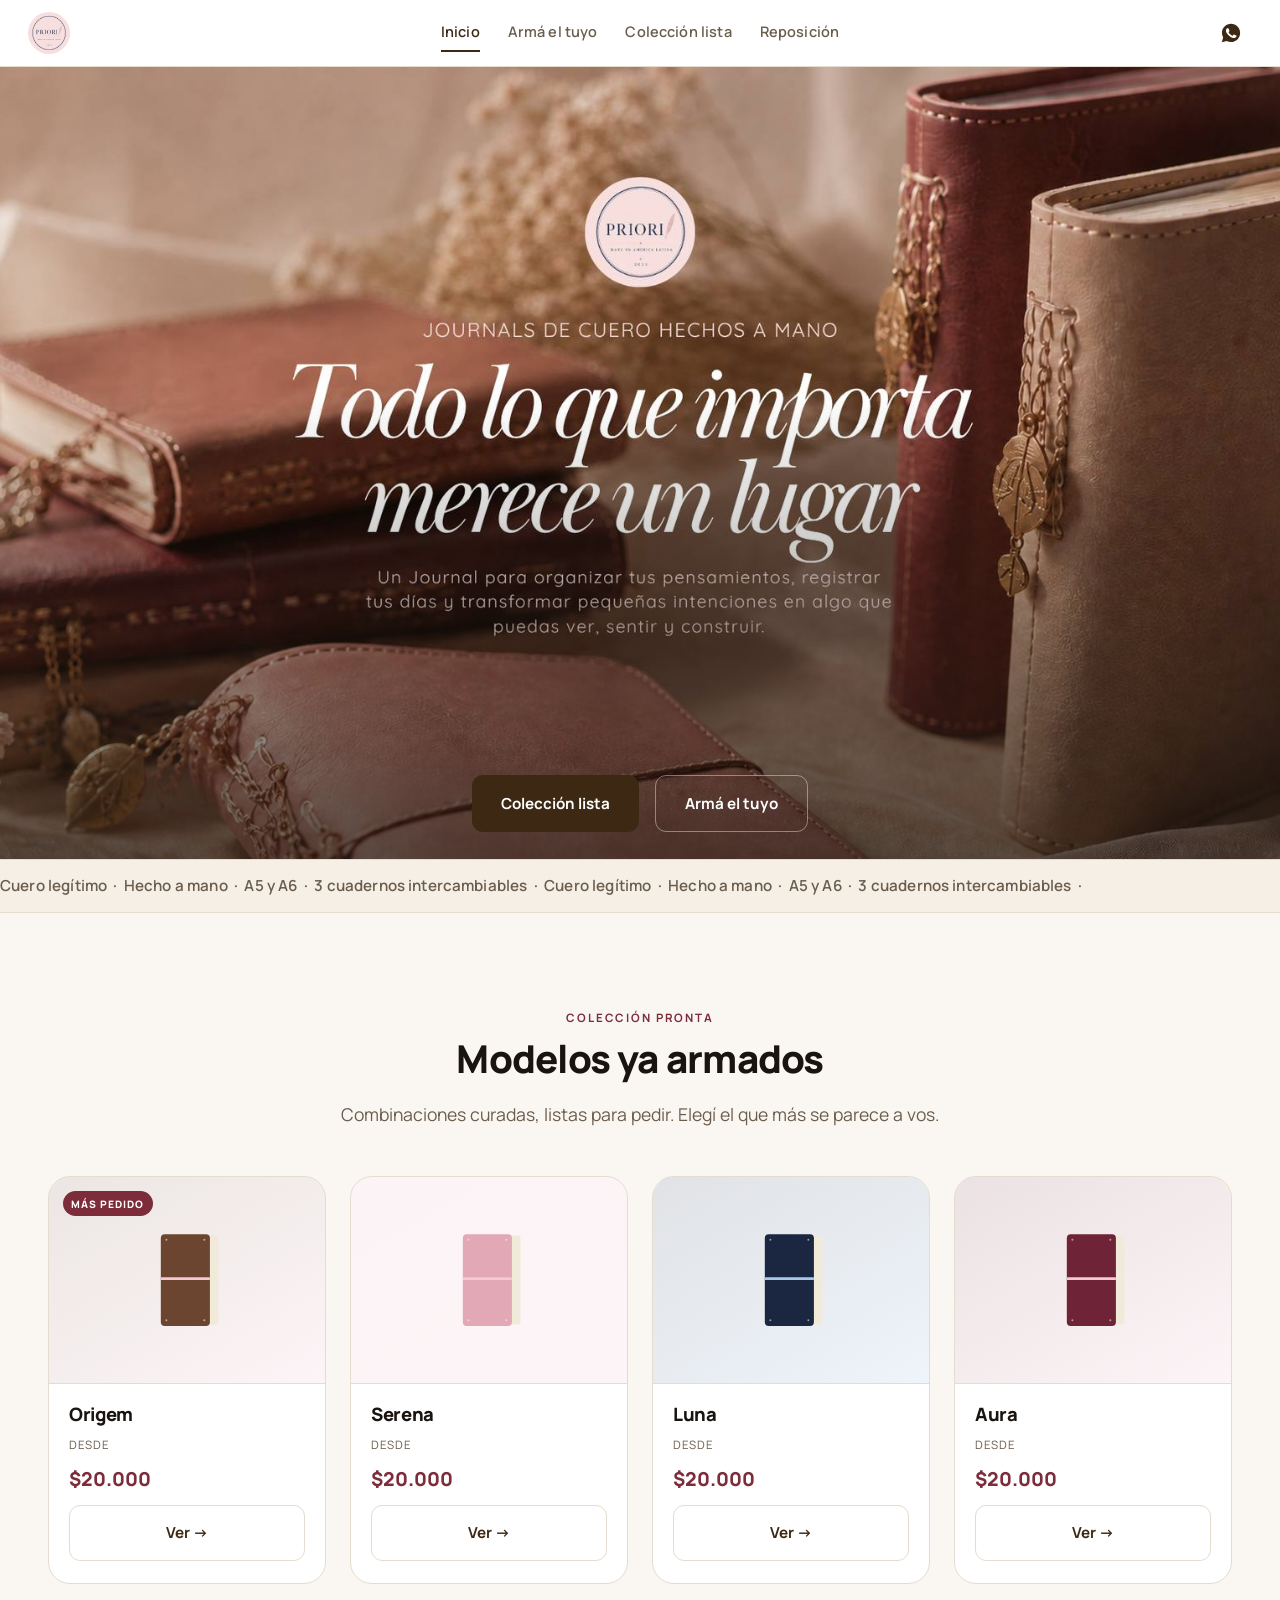
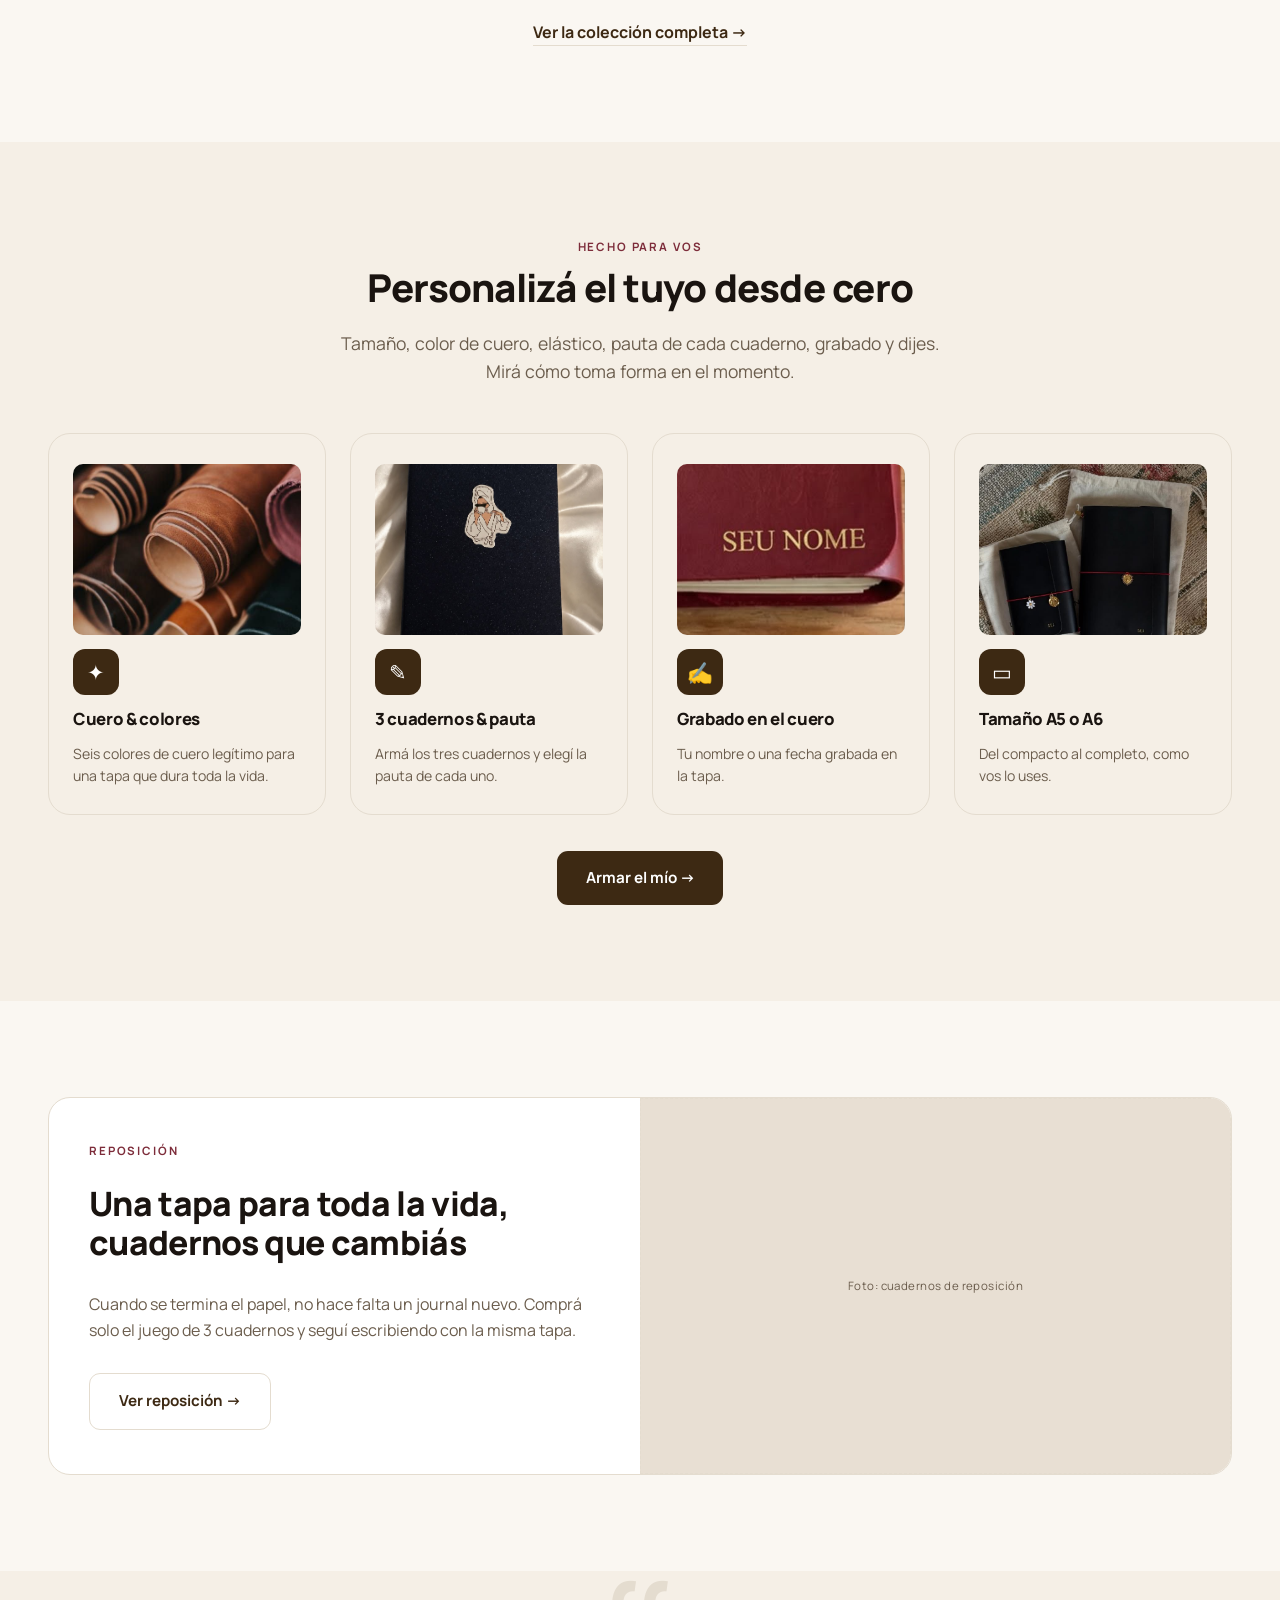
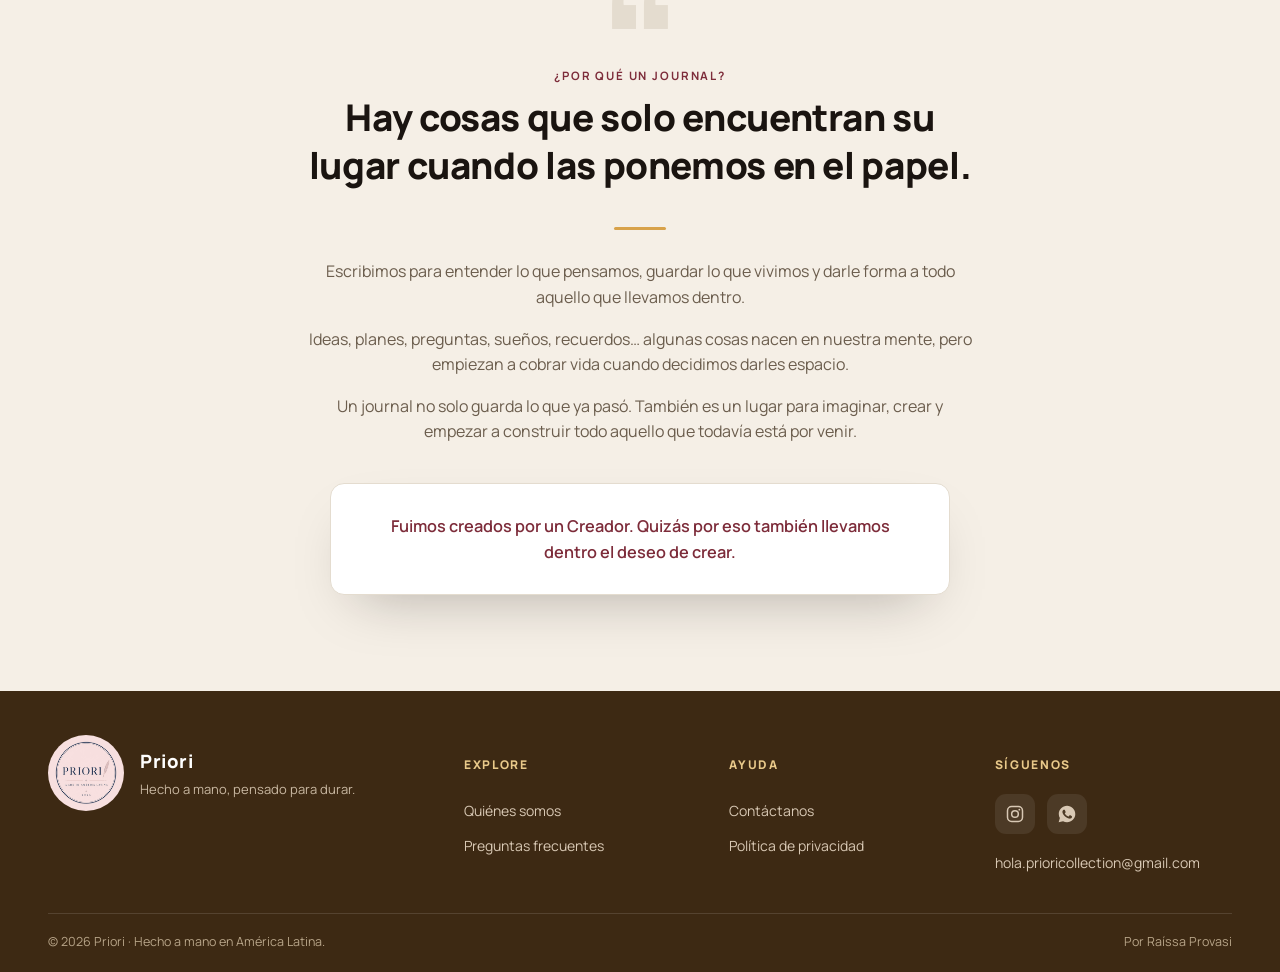
==== index.html @ 6f87d872 "Coloca as fotos reais nos cards de "Personalizá el tuyo desde cero" Substitui os 4 placeholders "Fot" ====
<!DOCTYPE html>
<html lang="es">
<head>
<meta charset="UTF-8">
<meta name="viewport" content="width=device-width, initial-scale=1.0">
<title>Priori · Journals de cuero hechos a mano</title>
<meta name="description" content="Journals de cuero legítimo hechos a mano, modulares por dentro y por fuera. Elegí un modelo de la colección o armá el tuyo desde cero. Hecho en América Latina.">
<link rel="stylesheet" href="assets/css/tokens.css">
<link rel="stylesheet" href="assets/css/layout.css">
<link rel="stylesheet" href="assets/css/home.css">
</head>
<body data-page="index">

<div id="site-nav"></div>

<main>

  <section class="hero" id="heroSection" aria-label="Priori, journals de cuero hechos a mano. Todo lo que importa merece un lugar.">
    <div class="hero-bg" aria-hidden="true"></div>
    <h1 class="visually-hidden">Priori: todo lo que importa merece un lugar</h1>
    <div class="hero-mobile-copy" aria-hidden="true">
      <p class="eyebrow" style="justify-content:center;">Journals de cuero hechos a mano</p>
      <p class="hmc-title">Todo lo que importa<br>merece un lugar</p>
    </div>
    <div class="hero-ctas reveal in-view">
      <a class="btn btn-couro" href="coleccion.html">Colección lista</a>
      <a class="btn btn-ghost on-dark" href="personalizar.html">Armá el tuyo</a>
    </div>
  </section>

  <div class="marquee-strip" aria-hidden="true">
    <div class="marquee-track">
      <span class="marquee-set">Cuero legítimo&nbsp;&nbsp;·&nbsp;&nbsp;Hecho a mano&nbsp;&nbsp;·&nbsp;&nbsp;A5 y A6&nbsp;&nbsp;·&nbsp;&nbsp;3 cuadernos intercambiables&nbsp;&nbsp;·&nbsp;&nbsp;</span>
      <span class="marquee-set">Cuero legítimo&nbsp;&nbsp;·&nbsp;&nbsp;Hecho a mano&nbsp;&nbsp;·&nbsp;&nbsp;A5 y A6&nbsp;&nbsp;·&nbsp;&nbsp;3 cuadernos intercambiables&nbsp;&nbsp;·&nbsp;&nbsp;</span>
    </div>
  </div>

  <section class="section" id="coleccionSection">
    <div class="container">
      <div class="center reveal" style="max-width:600px; margin:0 auto;">
        <p class="eyebrow" style="justify-content:center;">Colección pronta</p>
        <h2 style="font-size:clamp(1.8rem,3.6vw,2.4rem);">Modelos ya armados</h2>
        <p class="lede">Combinaciones curadas, listas para pedir. Elegí el que más se parece a vos.</p>
      </div>
      <div class="home-grid" id="presetHomeGrid"></div>
      <div class="center" style="margin-top:36px;">
        <a class="link-arrow" href="coleccion.html">Ver la colección completa →</a>
      </div>
    </div>
  </section>

  <section class="section" style="background:var(--card);" id="personalizarSection">
    <div class="container">
      <div class="center reveal" style="max-width:620px; margin:0 auto;">
        <p class="eyebrow" style="justify-content:center;">Hecho para vos</p>
        <h2 style="font-size:clamp(1.8rem,3.6vw,2.4rem);">Personalizá el tuyo desde cero</h2>
        <p class="lede">Tamaño, color de cuero, elástico, pauta de cada cuaderno, grabado y dijes. Mirá cómo toma forma en el momento.</p>
      </div>
      <div class="home-grid reveal">
        <a class="feature-card" href="personalizar.html">
          <img class="fc-photo" src="assets/img/feature-cuero-colores.jpg" alt="Rollos de cuero legítimo en distintos colores">
          <span class="fc-icon">✦</span>
          <h4>Cuero &amp; colores</h4>
          <p>Seis colores de cuero legítimo para una tapa que dura toda la vida.</p>
        </a>
        <a class="feature-card" href="personalizar.html">
          <img class="fc-photo" src="assets/img/feature-cuadernos-pauta.jpg" alt="Cuaderno Priori con adhesivo decorativo">
          <span class="fc-icon">✎</span>
          <h4>3 cuadernos &amp; pauta</h4>
          <p>Armá los tres cuadernos y elegí la pauta de cada uno.</p>
        </a>
        <a class="feature-card" href="personalizar.html">
          <img class="fc-photo" src="assets/img/feature-grabado.jpg" alt="Tapa de cuero con nombre grabado en dorado">
          <span class="fc-icon">✍</span>
          <h4>Grabado en el cuero</h4>
          <p>Tu nombre o una fecha grabada en la tapa.</p>
        </a>
        <a class="feature-card" href="personalizar.html">
          <img class="fc-photo" src="assets/img/feature-tamano.jpg" alt="Journals Priori en tamaño A5 y A6 lado a lado">
          <span class="fc-icon">▭</span>
          <h4>Tamaño A5 o A6</h4>
          <p>Del compacto al completo, como vos lo uses.</p>
        </a>
      </div>
      <div class="center" style="margin-top:36px;">
        <a class="btn btn-couro" href="personalizar.html">Armar el mío →</a>
      </div>
    </div>
  </section>

  <section class="section" id="reposicionSection">
    <div class="container">
      <div class="refill-teaser reveal">
        <div class="rt-copy">
          <p class="eyebrow">Reposición</p>
          <h2 style="font-size:clamp(1.6rem,3vw,2.1rem);">Una tapa para toda la vida, cuadernos que cambiás</h2>
          <p>Cuando se termina el papel, no hace falta un journal nuevo. Comprá solo el juego de 3 cuadernos y seguí escribiendo con la misma tapa.</p>
          <div><a class="btn btn-ghost" href="reposicion.html">Ver reposición →</a></div>
        </div>
        <div class="rt-visual photo-slot" data-photo-hint="foto: cuadernos de reposición junto a la tapa de cuero" style="border-radius:0;">
          <span>Foto: cuadernos de reposición</span>
        </div>
      </div>
    </div>
  </section>

  <section class="section manifesto" id="manifesto-anchor">
    <div class="container manifesto-inner reveal">
      <p class="eyebrow" style="justify-content:center;">¿Por qué un journal?</p>
      <blockquote>Hay cosas que solo encuentran su lugar cuando las ponemos en el papel.</blockquote>
      <p>Escribimos para entender lo que pensamos, guardar lo que vivimos y darle forma a todo aquello que llevamos dentro.</p>
      <p>Ideas, planes, preguntas, sueños, recuerdos&hellip; algunas cosas nacen en nuestra mente, pero empiezan a cobrar vida cuando decidimos darles espacio.</p>
      <p>Un journal no solo guarda lo que ya pasó. También es un lugar para imaginar, crear y empezar a construir todo aquello que todavía está por venir.</p>
      <div class="signature-line">
        <p>Fuimos creados por un Creador. Quizás por eso también llevamos dentro el deseo de crear.</p>
      </div>
    </div>
  </section>

</main>

<div id="site-footer"></div>

<script src="assets/js/data.js"></script>
<script src="assets/js/preview.js"></script>
<script src="assets/js/chrome.js"></script>
<script>
document.addEventListener("DOMContentLoaded", () => {
  const grid = document.getElementById("presetHomeGrid");
  grid.innerHTML = PRESETS.map((p, i) => {
    const lc = byId(LEATHER_COLORS, p.leather), ec = byId(ELASTIC_COLORS, p.elastic);
    return `
    <div class="product-card">
      <div class="product-photo photo-slot" data-photo-hint="foto: modelo ${p.name}" style="background:linear-gradient(150deg, ${lc.hex}22, ${ec.hex}33); border-radius:0; border:none; border-bottom:1px solid var(--line);">
        ${i === 0 ? '<span class="product-badge">Más pedido</span>' : ''}
        ${journalIconSVG(lc.hex, ec.hex, 72)}
      </div>
      <div class="product-body">
        <h3>${p.name}</h3>
        <span class="product-from">Desde</span>
        <span class="product-price">${money(SIZE_PRICES.preset.A6)}</span>
        <a class="btn btn-ghost btn-block" href="coleccion.html?preset=${p.id}">Ver →</a>
      </div>
    </div>`;
  }).join("");
});
</script>
</body>
</html>
---- assets/css/tokens.css ----
/* ============================================================
   PRIORI — tokens de diseño (paleta y tipografía basadas en la
   referencia de la clienta: catalogo.estudiorelier.com)
   ============================================================ */

@import url('https://fonts.googleapis.com/css2?family=Manrope:wght@400;500;600;700;800&display=swap');

:root{
  /* paleta */
  --couro:#3D2913;
  --couro-2:#4d3419;
  --ink:#1a1410;
  --cream:#FAF7F2;
  --card:#F5EFE6;
  --card-2:#E8DFD3;
  --muted:#6B5D4D;
  --marsala:#7d2c3a;
  --rosa-continuar:#A73B54;
  --rosa-continuar-2:#B64A63;
  --line:#e4dccf;
  --gold:#d8a24a;
  --wpp:#25a35a;
  --wpp-dark:#1f8f4e;
  --white:#FFFFFF;

  --shadow: 0 24px 60px -28px rgba(26,20,16,.35);
  --r-sm:10px;
  --r-md:14px;
  --r-lg:22px;
  --container:1240px;
  --ff-body:'Manrope', -apple-system, sans-serif;
}

*,*::before,*::after{ box-sizing:border-box; }
html{ scroll-behavior:smooth; }
@media (prefers-reduced-motion: reduce){
  html{ scroll-behavior:auto; }
  *,*::before,*::after{ animation-duration:.001ms !important; transition-duration:.001ms !important; scroll-behavior:auto !important; }
}
body{
  margin:0;
  background:var(--cream);
  color:var(--ink);
  font-family:var(--ff-body);
  font-weight:400;
  font-size:16px;
  line-height:1.6;
  -webkit-font-smoothing:antialiased;
}
h1,h2,h3,h4{
  font-family:var(--ff-body);
  color:var(--ink);
  font-weight:800;
  line-height:1.15;
  letter-spacing:-.02em;
  margin:0 0 .5em;
}
p{ margin:0 0 1em; color:var(--muted); }
a{ color:inherit; text-decoration:none; }
img,svg{ display:block; max-width:100%; }
button{ font-family:inherit; cursor:pointer; }
input,textarea,select{ font-family:inherit; font-size:1rem; }
:focus-visible{ outline:2px solid var(--couro); outline-offset:2px; }

.container{ max-width:var(--container); margin:0 auto; padding:0 28px; }
.eyebrow{
  font-family:var(--ff-body); text-transform:uppercase; letter-spacing:.16em;
  font-size:.72rem; font-weight:700; color:var(--marsala); margin:0 0 .8em;
}
.section{ padding:96px 0; }
@media (max-width:720px){ .section{ padding:64px 0; } }
.center{ text-align:center; }
.lede{ font-size:1.1rem; color:var(--muted); max-width:56ch; }
.center .lede{ margin-left:auto; margin-right:auto; }

/* botões */
.btn{
  display:inline-flex; align-items:center; justify-content:center; gap:.5em;
  font-family:var(--ff-body); font-weight:700; font-size:.95rem;
  padding:.95rem 1.8rem; border-radius:11px; border:none; cursor:pointer;
  transition: background .15s ease, transform .15s ease, box-shadow .15s ease, border-color .15s ease;
  white-space:nowrap;
}
.btn-couro{ background:var(--couro); color:#fff; }
.btn-couro:hover{ background:var(--couro-2); transform:translateY(-1px); }
.btn-continue{ background:var(--rosa-continuar); color:#fff; }
.btn-continue:hover{ background:var(--rosa-continuar-2); transform:translateY(-1px); }
.btn-ghost{ background:#fff; color:var(--couro); border:1.5px solid var(--line); }
.btn-ghost:hover{ border-color:var(--couro); }
.btn-ghost.on-dark{ background:transparent; color:#fff; border-color:rgba(255,255,255,.4); }
.btn-ghost.on-dark:hover{ border-color:#fff; }
.btn-wpp{ background:var(--wpp); color:#fff; }
.btn-wpp:hover{ background:var(--wpp-dark); }
.btn-block{ width:100%; }
.btn[disabled]{ opacity:.45; cursor:not-allowed; }
.link-arrow{ font-weight:700; color:var(--couro); border-bottom:1px solid var(--line); padding-bottom:2px; transition:border-color .2s; }
.link-arrow:hover{ border-color:var(--couro); }

/* reveal on scroll */
.reveal{ opacity:0; transform:translateY(20px); transition:opacity .7s ease, transform .7s ease; }
.reveal.in-view{ opacity:1; transform:translateY(0); }

/* placeholders de foto (mientras no llegan las fotos reales) */
.photo-slot{
  position:relative; border:1.5px dashed var(--line); border-radius:var(--r-sm);
  background:var(--card); display:flex; align-items:center; justify-content:center; text-align:center;
  overflow:hidden;
}
.photo-slot span{ font-size:.72rem; letter-spacing:.04em; color:var(--muted); padding:0 10px; }
.photo-slot.on-dark{ border-color:rgba(255,255,255,.3); background:rgba(255,255,255,.06); }
.photo-slot.on-dark span{ color:rgba(255,255,255,.6); }

.visually-hidden{ position:absolute; width:1px; height:1px; overflow:hidden; clip:rect(0 0 0 0); }
---- assets/css/layout.css ----
/* ============================================================
   PRIORI — nav, footer y elementos de layout compartidos
   ============================================================ */

/* ---- nav ---- */
.pr-nav{ position:sticky; top:0; z-index:200; background:#fff; border-bottom:1px solid var(--line); }
.pr-nav-in{ max-width:1280px; margin:0 auto; padding:0 28px; height:66px; display:grid; grid-template-columns:1fr auto 1fr; align-items:center; gap:16px; }
.pr-logo{ justify-self:start; display:flex; align-items:center; }
.pr-logo img{ height:42px; width:42px; border-radius:50%; display:block; }
.pr-links{ justify-self:center; display:flex; gap:28px; }
.pr-links a{ color:var(--muted); font-size:14.5px; font-weight:600; letter-spacing:.01em; padding:6px 0; border-bottom:2px solid transparent; white-space:nowrap; transition:color .15s, border-color .15s; }
.pr-links a:hover{ color:var(--couro); }
.pr-links a.on{ color:var(--couro); border-bottom-color:var(--couro); }
.pr-right{ justify-self:end; display:flex; align-items:center; }
.pr-wpp-link{ display:flex; align-items:center; justify-content:center; color:var(--couro); width:42px; height:42px; border-radius:11px; transition:background .15s; }
.pr-wpp-link:hover{ background:var(--card); }
.pr-wpp-link svg{ width:22px; height:22px; }
.pr-burger{ display:none; width:42px; height:42px; border:none; background:none; cursor:pointer; flex-direction:column; justify-content:center; align-items:center; gap:5px; border-radius:11px; }
.pr-burger:hover{ background:var(--card); }
.pr-burger span{ width:22px; height:2px; background:var(--couro); border-radius:2px; transition:transform .2s, opacity .2s; }
.pr-nav.menu-open .pr-burger span:nth-child(1){ transform:translateY(7px) rotate(45deg); }
.pr-nav.menu-open .pr-burger span:nth-child(2){ opacity:0; }
.pr-nav.menu-open .pr-burger span:nth-child(3){ transform:translateY(-7px) rotate(-45deg); }
@media (max-width:920px){
  .pr-nav-in{ grid-template-columns:1fr auto; padding:0 18px; }
  .pr-burger{ display:flex; }
  .pr-links{
    position:absolute; top:66px; left:0; right:0; background:#fff; border-bottom:1px solid var(--line);
    flex-direction:column; gap:0; padding:6px 0; box-shadow:0 22px 30px -18px rgba(26,20,16,.25);
    transform:translateY(-10px); opacity:0; pointer-events:none; transition:opacity .2s, transform .2s;
  }
  .pr-nav.menu-open .pr-links{ opacity:1; transform:none; pointer-events:auto; }
  .pr-links a{ padding:14px 22px; width:100%; border-bottom:none; }
}

/* ---- marquee ---- */
.marquee-strip{ background:var(--card); border-top:1px solid var(--line); border-bottom:1px solid var(--line); padding:14px 0; overflow:hidden; }
.marquee-track{ display:flex; white-space:nowrap; animation:scroll-left 24s linear infinite; width:max-content; will-change:transform; }
@keyframes scroll-left{ from{ transform:translateX(0); } to{ transform:translateX(-50%); } }
.marquee-set{ font-size:.95rem; font-weight:600; color:var(--muted); letter-spacing:.01em; }

/* ---- flow steps (indicador de pasos) ---- */
.flow-page{ background:var(--cream); min-height:100vh; padding:44px 0 100px; }
.flow-back{ display:inline-flex; align-items:center; gap:.5em; color:var(--muted); font-size:.88rem; margin-bottom:26px; font-weight:600; }
.flow-back:hover{ color:var(--couro); }
.flow-steps{ display:flex; justify-content:center; gap:10px; margin-bottom:14px; flex-wrap:wrap; }
.flow-step{ display:flex; align-items:center; gap:.5em; font-size:.82rem; color:var(--muted); font-weight:600; }
.flow-step .dot{ width:20px; height:20px; border-radius:50%; border:1px solid var(--line); display:flex; align-items:center; justify-content:center; font-size:.68rem; }
.flow-step.done .dot{ background:var(--couro); color:#fff; border-color:var(--couro); }
.flow-step.now{ color:var(--couro); }
.flow-step.now .dot{ border-color:var(--couro); color:var(--couro); }
.flow-sep{ width:24px; height:1px; background:var(--line); align-self:center; margin-top:2px; }
.flow-head{ text-align:center; max-width:640px; margin:0 auto 46px; }
.flow-head h1{ font-size:clamp(1.8rem,3.6vw,2.4rem); }
.flow-head p{ color:var(--muted); }
.flow-eyebrow{ text-align:center; }

/* ---- footer ---- */
.pr-foot{ background:var(--couro); color:#e6d9c8; padding:44px 0 20px; }
.pr-foot-in{ max-width:1240px; margin:0 auto; padding:0 28px; }
.pr-foot .foot-grid{ display:grid; grid-template-columns:1fr 2fr; gap:32px; align-items:start; }

.pr-foot .foot-brand{ display:flex; align-items:center; gap:16px; }
.pr-foot .foot-brand .flogo{ width:76px; height:76px; border-radius:50%; flex:none; }
.pr-foot .foot-brand-name{ font-family:var(--ff-body); font-weight:800; font-size:1.15rem; letter-spacing:.03em; color:#fff; margin:0; }
.pr-foot .foot-brand-tag{ font-size:13px; color:#c9b8a2; line-height:1.5; margin:.3em 0 0; }

.pr-foot .foot-cols{ display:grid; grid-template-columns:repeat(3,1fr); gap:28px; }
.pr-foot .foot-col h5{ font-size:12px; font-weight:800; letter-spacing:.14em; text-transform:uppercase; color:#e9c98a; margin-bottom:20px; }
.pr-foot .foot-col a{ display:block; font-size:14px; color:#d8c8b4; padding:6px 0; transition:color .15s; }
.pr-foot .foot-col a:hover{ color:#fff; }
.pr-foot .foot-social{ display:flex; gap:12px; margin-top:2px; }
.pr-foot .foot-social a{ width:40px; height:40px; border-radius:11px; background:rgba(255,255,255,.08); display:flex; align-items:center; justify-content:center; padding:0; transition:background .15s; }
.pr-foot .foot-social a:hover{ background:rgba(255,255,255,.18); }
.pr-foot .foot-social svg{ width:20px; height:20px; }
.pr-foot .foot-email{ display:block; margin-top:12px; font-size:14px; color:#d8c8b4; padding:0; transition:color .15s; }
.pr-foot .foot-email:hover{ color:#fff; }

.pr-foot .foot-bottom{ margin-top:32px; padding-top:18px; border-top:1px solid rgba(255,255,255,.12); display:flex; justify-content:space-between; gap:16px; flex-wrap:wrap; font-size:12.5px; color:#b7a488; }
@media (max-width:900px){
  .pr-foot .foot-grid{ grid-template-columns:1fr; gap:28px; }
}
@media (max-width:560px){
  .pr-foot .foot-cols{ grid-template-columns:1fr 1fr; gap:24px; }
}
@media (max-width:400px){
  .pr-foot .foot-cols{ grid-template-columns:1fr; }
}

/* ---- páginas de contenido (sobre, dudas, privacidad) ---- */
.pr-doc{ max-width:760px; margin:0 auto; padding:60px 28px 90px; }
.pr-doc .eyebrow{ text-align:left; }
.pr-doc h1{ font-size:clamp(28px,5vw,42px); margin-top:8px; }
.pr-doc .upd{ color:var(--muted); font-size:13.5px; margin-top:8px; }
.pr-doc article{ margin-top:14px; }
.pr-doc article h2{ font-size:20px; font-weight:800; margin-top:34px; }
.pr-doc article p{ color:#4a4034; margin-top:12px; line-height:1.75; }
.pr-doc article ul{ margin-top:12px; padding-left:22px; }
.pr-doc article li{ color:#4a4034; margin-top:7px; line-height:1.7; }
.pr-doc article a{ color:var(--couro); font-weight:600; }
.pr-doc .pendiente{ color:var(--marsala); font-weight:700; font-style:italic; }
.pr-doc .doc-cta{ margin-top:40px; padding-top:28px; border-top:1px solid var(--line); }

/* ---- FAQ (details/summary nativo) ---- */
.faq-item{ border-bottom:1px solid var(--line); padding:22px 0; }
.faq-item summary{ cursor:pointer; font-weight:700; color:var(--ink); font-size:1.02rem; list-style:none; display:flex; justify-content:space-between; align-items:center; gap:16px; }
.faq-item summary::-webkit-details-marker{ display:none; }
.faq-item summary::after{ content:'+'; font-size:1.4rem; color:var(--couro); flex:none; transition:transform .2s; }
.faq-item[open] summary::after{ content:'−'; }
.faq-item p{ margin-top:12px; color:var(--muted); line-height:1.7; }
---- assets/css/home.css ----
/* ============================================================
   PRIORI — home (hero, colección, armá el tuyo, reposición,
   manifesto). Reglas específicas de index.html.
   ============================================================ */

.hero{
  position:relative; min-height:88vh; display:flex; align-items:flex-end; justify-content:center;
  overflow:hidden; padding-bottom:3vh;
  background-color:#a98670; /* respaldo/"letterbox" en pantallas ultra anchas, tono tomado de la propia foto */
}
/* la foto tiene el texto "horneado" en el archivo — un ancho tope evita que en pantallas
   muy anchas y bajas el recorte vertical del background-size:cover empuje ese texto
   contra los botones. Fuera de ese ancho tope, se ve el color de respaldo de arriba. */
.hero-bg{
  position:absolute; inset:0; margin:0 auto; max-width:1700px;
  background-image:url('../img/hero.jpeg'); background-size:cover; background-position:50% 22%; background-repeat:no-repeat;
}
.hero::after{
  content:''; position:absolute; inset:0; pointer-events:none;
  background:linear-gradient(to bottom, rgba(20,16,10,0) 42%, rgba(18,14,9,.4) 78%, rgba(15,12,8,.6) 100%);
}
.hero-ctas{ position:relative; z-index:2; display:flex; gap:16px; flex-wrap:wrap; justify-content:center; }
.hero-mobile-copy{ display:none; }

/* En mobile, la franja "cover" recorta el ancho de la foto tanto que el texto horneado
   en la imagen queda cortado (el título no entra). En vez de perseguir un recorte que
   nunca calza en todos los anchos, mostramos una copia real en HTML (con la tipografía
   del sitio) y usamos la foto solo como fondo atmosférico, sin depender de su texto. */
@media (max-width:560px){
  .hero{ min-height:90vh; padding-bottom:8vh; }
  .hero::after{ background:linear-gradient(180deg, rgba(20,16,10,.24) 0%, rgba(18,14,9,.3) 45%, rgba(15,12,8,.72) 100%); }
  .hero-bg{ background-position:100% 58%; }
  .hero-mobile-copy{ display:block; position:relative; z-index:2; text-align:center; max-width:340px; margin:0 auto 22px; }
  .hero-mobile-copy .eyebrow{ color:rgba(255,255,255,.85); }
  .hero-mobile-copy .eyebrow::before{ display:none; }
  .hmc-title{
    font-weight:800; font-size:1.7rem; line-height:1.25; color:#fff; margin:.35em 0 0;
    text-shadow:0 2px 14px rgba(0,0,0,.35);
  }
  .hero-ctas{ flex-direction:column; width:100%; padding:0 20px; }
}

.home-grid{ display:grid; grid-template-columns:repeat(4,1fr); gap:24px; margin-top:48px; }
@media (max-width:900px){ .home-grid{ grid-template-columns:repeat(2,1fr); } }
@media (max-width:560px){ .home-grid{ grid-template-columns:1fr; } }

/* colección lista: grid de productos */
.product-card{ background:#fff; border:1px solid var(--line); border-radius:var(--r-lg); overflow:hidden; display:flex; flex-direction:column; transition:transform .25s ease, box-shadow .25s ease; }
.product-card:hover{ transform:translateY(-4px); box-shadow:var(--shadow); }
.product-photo{ aspect-ratio:4/3; display:flex; align-items:center; justify-content:center; position:relative; }
.product-photo .product-badge{ position:absolute; top:14px; left:14px; background:var(--marsala); color:#fff; font-size:.64rem; letter-spacing:.1em; text-transform:uppercase; padding:.4em .8em; border-radius:999px; font-weight:800; }
.product-body{ padding:20px 20px 22px; display:flex; flex-direction:column; gap:10px; flex:1; }
.product-body h3{ font-size:1.15rem; margin:0; }
.product-from{ font-size:.72rem; color:var(--muted); text-transform:uppercase; letter-spacing:.06em; }
.product-price{ font-weight:800; font-size:1.2rem; color:var(--marsala); }
.product-body .btn{ margin-top:auto; }

/* armá el tuyo: 4 feature cards */
.feature-card{ background:var(--card); border:1px solid var(--line); border-radius:var(--r-lg); padding:26px 24px; display:flex; flex-direction:column; gap:14px; transition:transform .25s ease, border-color .2s ease; }
.feature-card:hover{ transform:translateY(-4px); border-color:var(--couro); }
.feature-card .fc-icon{ width:46px; height:46px; border-radius:12px; background:var(--couro); color:#fff; display:flex; align-items:center; justify-content:center; font-size:1.3rem; }
.feature-card h4{ font-size:1.05rem; margin:0; }
.feature-card p{ font-size:.88rem; margin:0; flex:1; }
.feature-card .fc-photo{ aspect-ratio:4/3; width:100%; object-fit:cover; border-radius:var(--r-sm); margin-top:4px; }

/* reposición teaser */
.refill-teaser{ display:grid; grid-template-columns:1fr 1fr; gap:0; border-radius:var(--r-lg); overflow:hidden; border:1px solid var(--line); background:#fff; }
@media (max-width:800px){ .refill-teaser{ grid-template-columns:1fr; } }
.refill-teaser .rt-copy{ padding:44px 40px; display:flex; flex-direction:column; justify-content:center; gap:14px; }
.refill-teaser .rt-visual{ background:var(--card-2); min-height:220px; }

/* manifesto — mismo texto, más presencia visual: fondo diferenciado, una
   marca de cita decorativa de fondo y un filete dorado bajo la frase. */
.manifesto{ background:var(--card); position:relative; overflow:hidden; }
.manifesto::before{
  content:"“"; position:absolute; top:-.1em; left:50%; transform:translateX(-50%);
  font-size:11rem; font-weight:800; color:var(--line); line-height:1; pointer-events:none; z-index:0;
}
.manifesto-inner{ max-width:720px; margin:0 auto; text-align:center; position:relative; z-index:1; }
.manifesto blockquote{
  font-family:var(--ff-body); font-weight:800; font-size:clamp(1.6rem,3.4vw,2.3rem); color:var(--ink);
  margin:0 0 .8em; line-height:1.3; font-style:normal; letter-spacing:-.01em;
}
.manifesto blockquote::after{ content:""; display:block; width:52px; height:3px; background:var(--gold); margin:1em auto 0; border-radius:2px; }
.manifesto .signature-line{
  margin:2.4em auto 0; max-width:620px; padding:1.8em 2.1em; background:#fff;
  border:1px solid var(--line); border-radius:var(--r-md); box-shadow:var(--shadow);
}
.manifesto .signature-line p{ color:var(--marsala); font-size:1.02rem; font-weight:600; margin:0; }
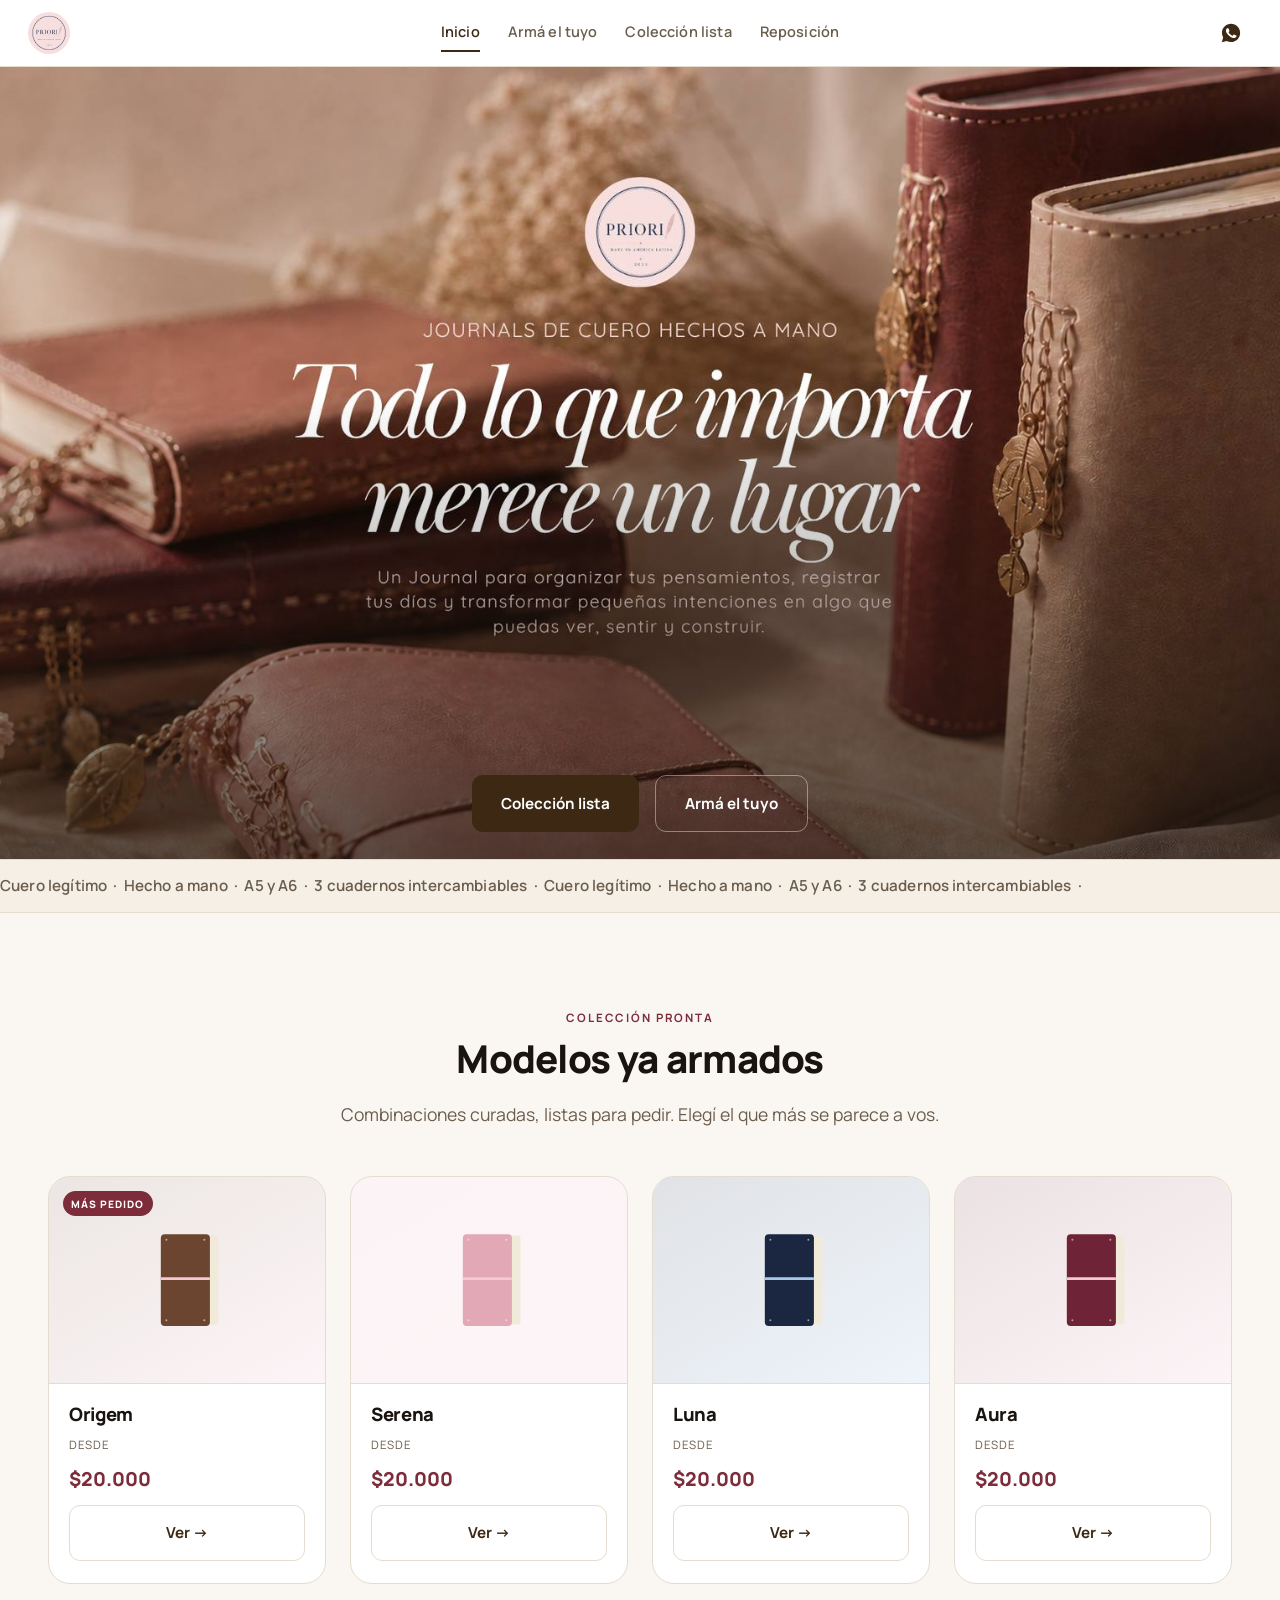
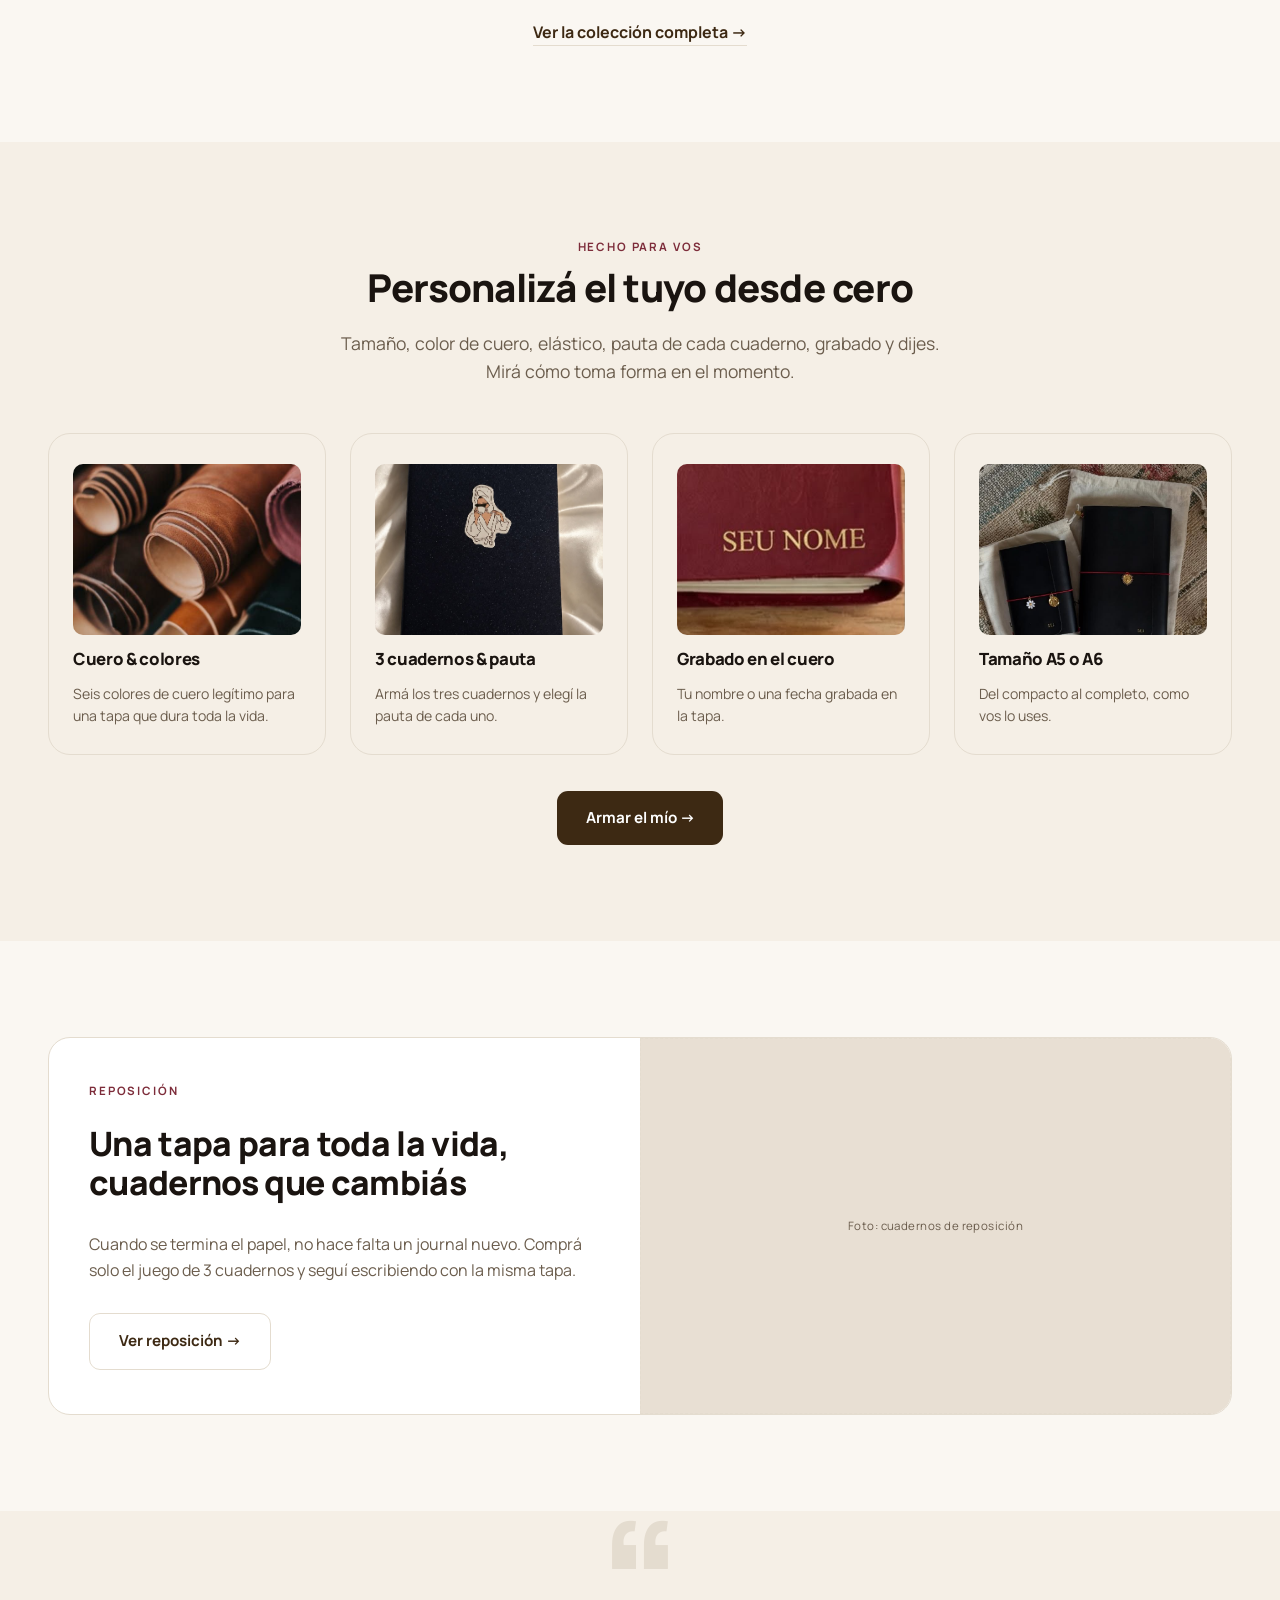
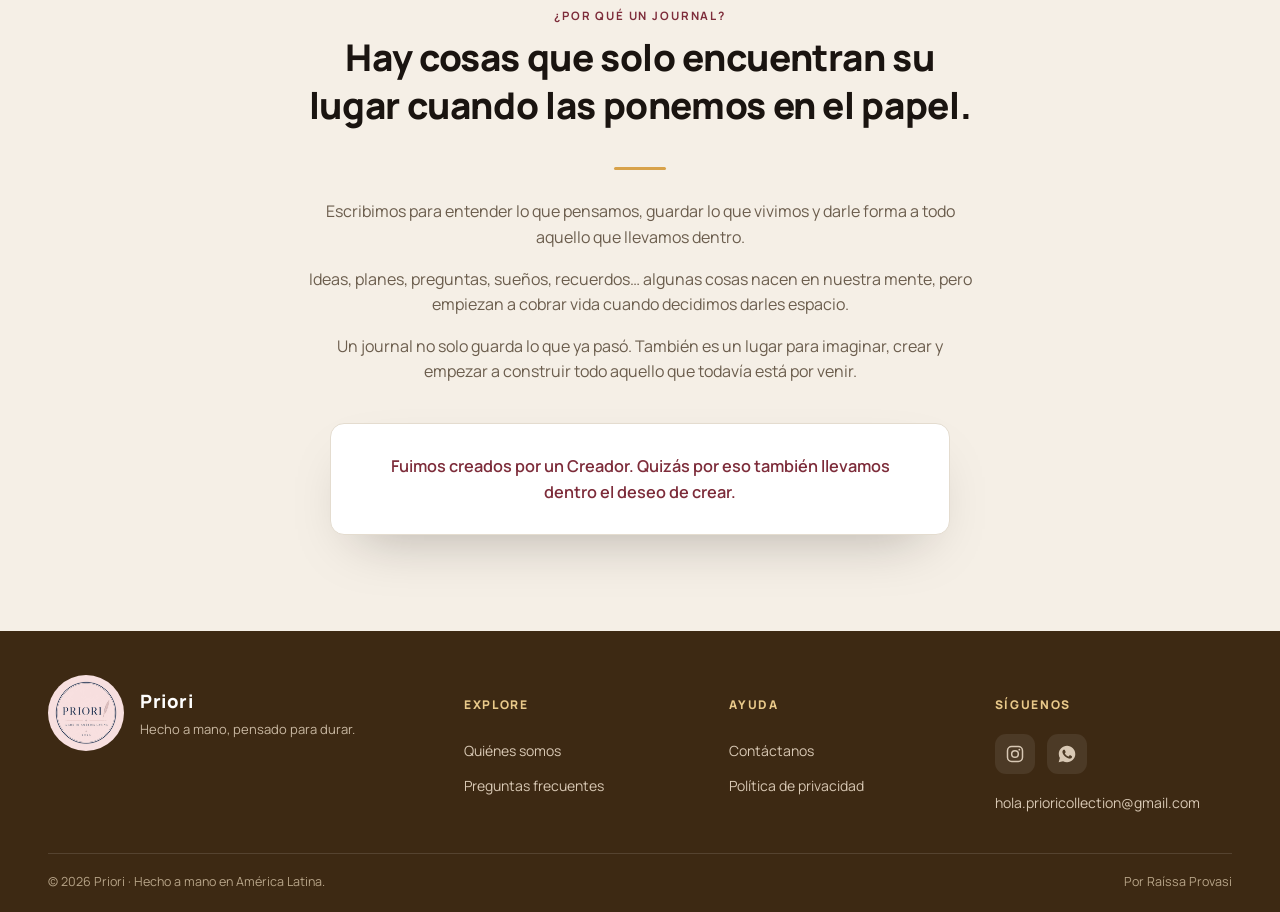
==== commit 9b966560: "Remove os ícones/emojis dos cards de "Personalizá el tuyo desde cero" Com a foto real em cada card, " ====
--- a/index.html
+++ b/index.html
@@ -59,25 +59,21 @@
       <div class="home-grid reveal">
         <a class="feature-card" href="personalizar.html">
           <img class="fc-photo" src="assets/img/feature-cuero-colores.jpg" alt="Rollos de cuero legítimo en distintos colores">
-          <span class="fc-icon">✦</span>
           <h4>Cuero &amp; colores</h4>
           <p>Seis colores de cuero legítimo para una tapa que dura toda la vida.</p>
         </a>
         <a class="feature-card" href="personalizar.html">
           <img class="fc-photo" src="assets/img/feature-cuadernos-pauta.jpg" alt="Cuaderno Priori con adhesivo decorativo">
-          <span class="fc-icon">✎</span>
           <h4>3 cuadernos &amp; pauta</h4>
           <p>Armá los tres cuadernos y elegí la pauta de cada uno.</p>
         </a>
         <a class="feature-card" href="personalizar.html">
           <img class="fc-photo" src="assets/img/feature-grabado.jpg" alt="Tapa de cuero con nombre grabado en dorado">
-          <span class="fc-icon">✍</span>
           <h4>Grabado en el cuero</h4>
           <p>Tu nombre o una fecha grabada en la tapa.</p>
         </a>
         <a class="feature-card" href="personalizar.html">
           <img class="fc-photo" src="assets/img/feature-tamano.jpg" alt="Journals Priori en tamaño A5 y A6 lado a lado">
-          <span class="fc-icon">▭</span>
           <h4>Tamaño A5 o A6</h4>
           <p>Del compacto al completo, como vos lo uses.</p>
         </a>
--- a/assets/css/home.css
+++ b/assets/css/home.css
@@ -58,7 +58,6 @@
 /* armá el tuyo: 4 feature cards */
 .feature-card{ background:var(--card); border:1px solid var(--line); border-radius:var(--r-lg); padding:26px 24px; display:flex; flex-direction:column; gap:14px; transition:transform .25s ease, border-color .2s ease; }
 .feature-card:hover{ transform:translateY(-4px); border-color:var(--couro); }
-.feature-card .fc-icon{ width:46px; height:46px; border-radius:12px; background:var(--couro); color:#fff; display:flex; align-items:center; justify-content:center; font-size:1.3rem; }
 .feature-card h4{ font-size:1.05rem; margin:0; }
 .feature-card p{ font-size:.88rem; margin:0; flex:1; }
 .feature-card .fc-photo{ aspect-ratio:4/3; width:100%; object-fit:cover; border-radius:var(--r-sm); margin-top:4px; }
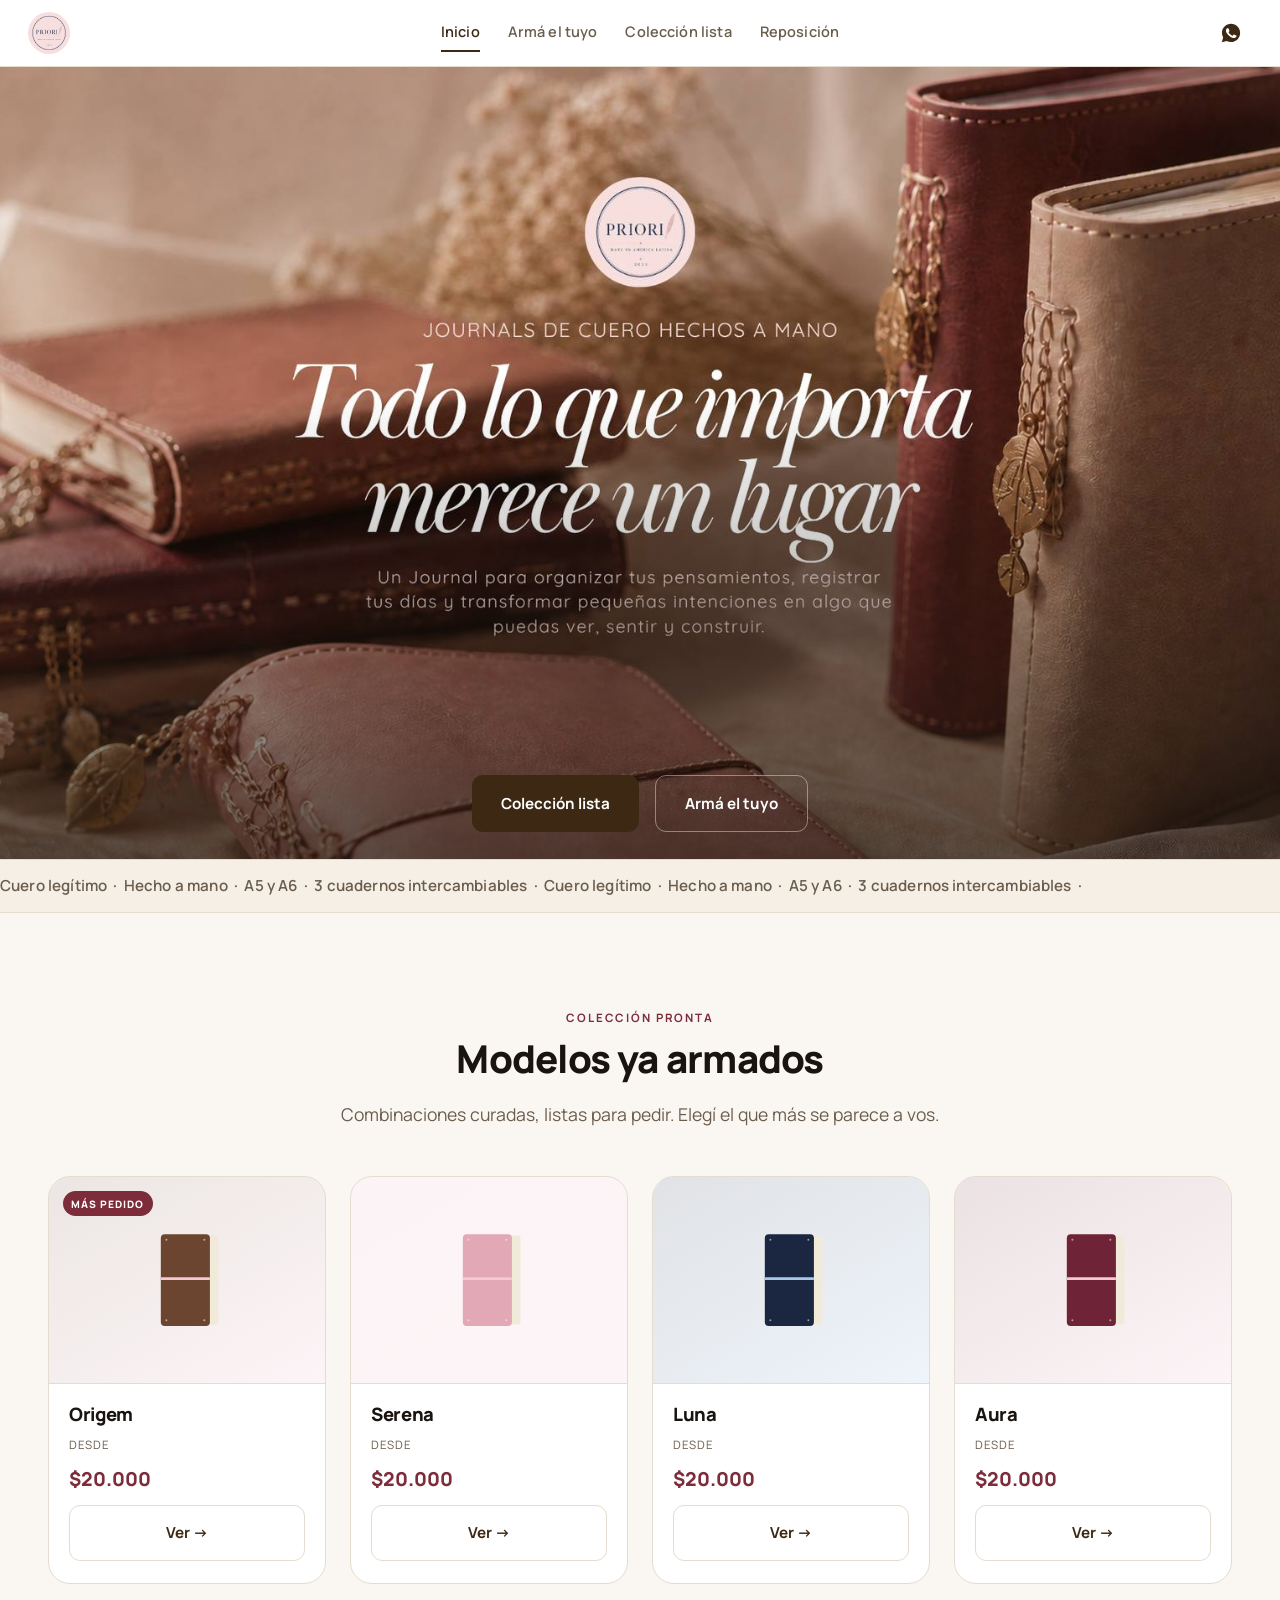
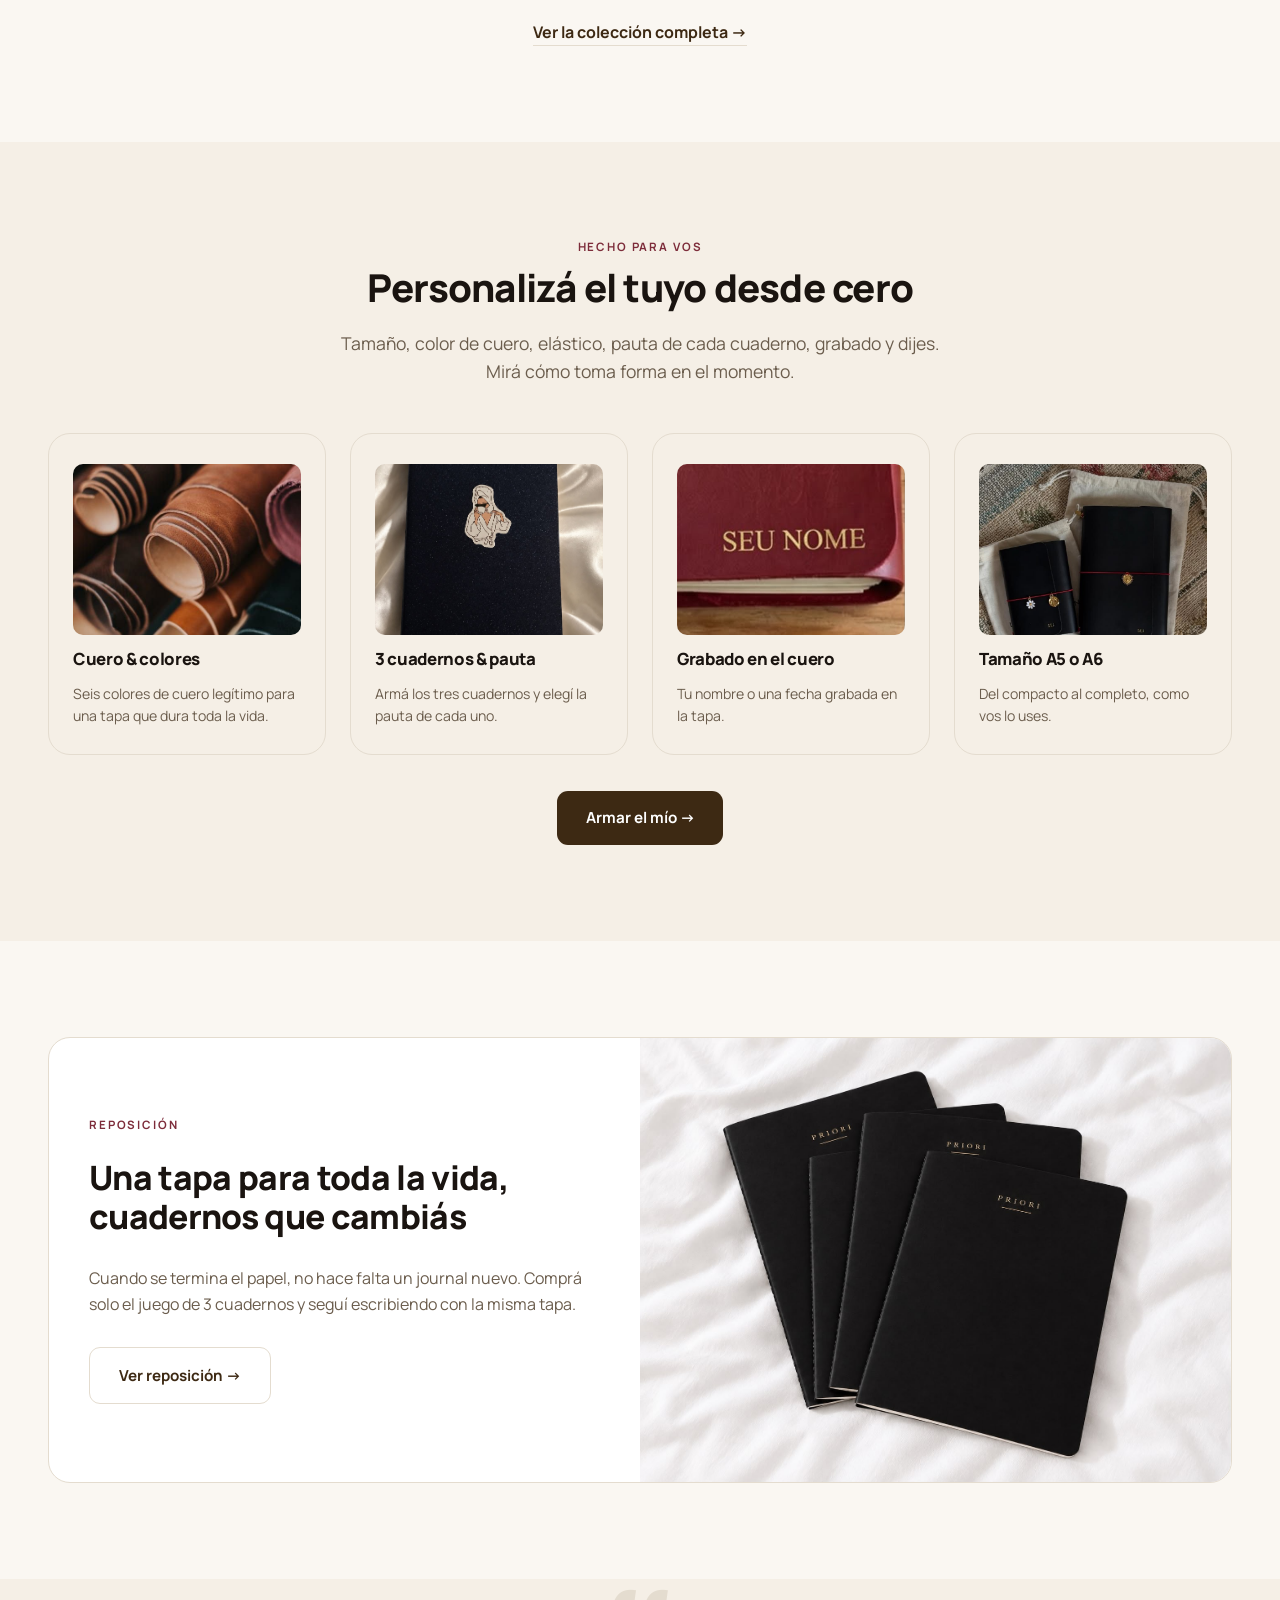
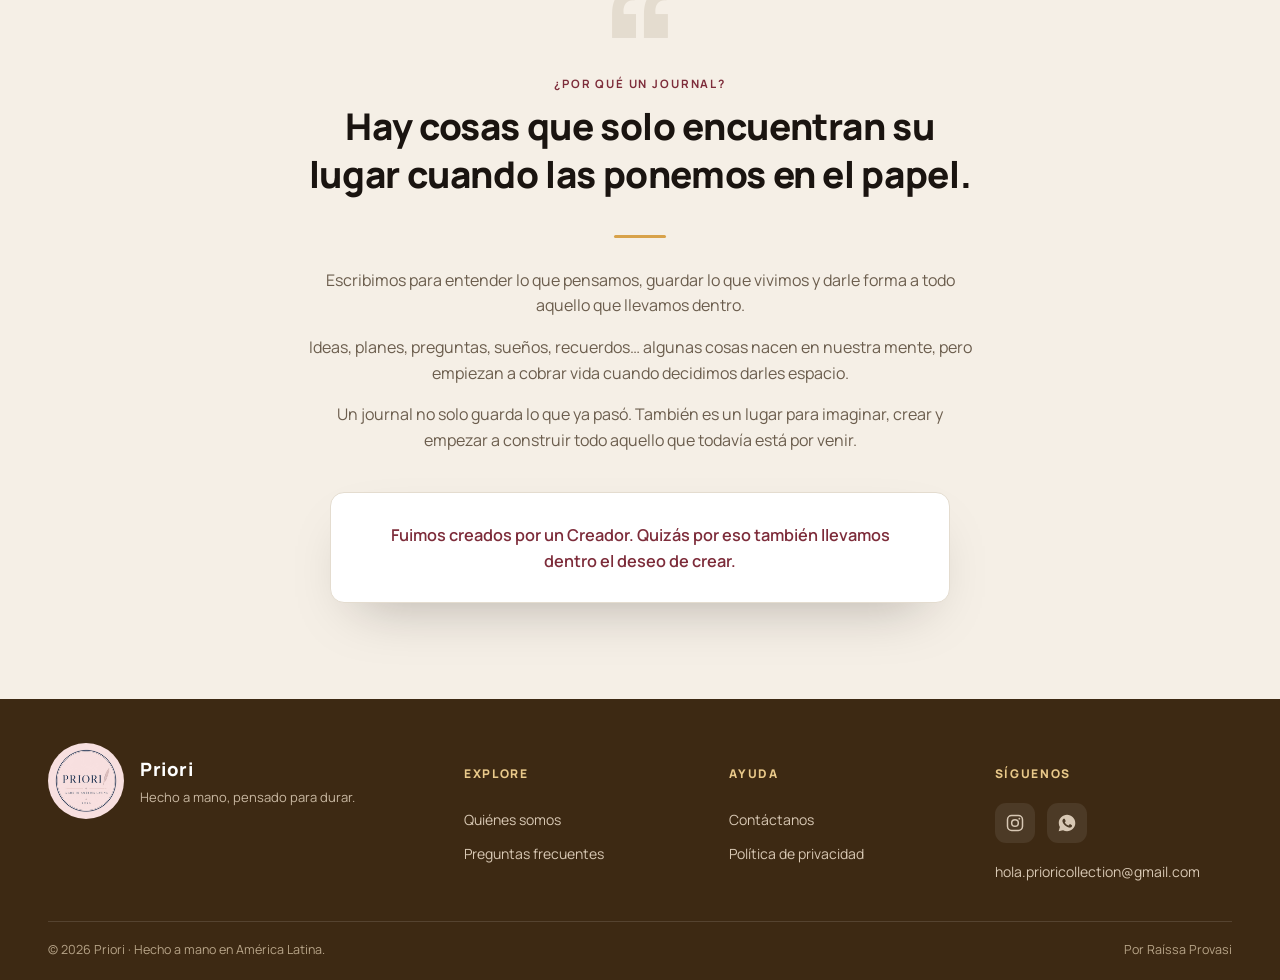
==== commit d67dee56: "Coloca a foto real no teaser de Reposición da home Substitui o placeholder "Foto: cuadernos de repos" ====
--- a/index.html
+++ b/index.html
@@ -93,9 +93,7 @@
           <p>Cuando se termina el papel, no hace falta un journal nuevo. Comprá solo el juego de 3 cuadernos y seguí escribiendo con la misma tapa.</p>
           <div><a class="btn btn-ghost" href="reposicion.html">Ver reposición →</a></div>
         </div>
-        <div class="rt-visual photo-slot" data-photo-hint="foto: cuadernos de reposición junto a la tapa de cuero" style="border-radius:0;">
-          <span>Foto: cuadernos de reposición</span>
-        </div>
+        <img class="rt-visual" src="assets/img/reposicion-cuadernos.jpg" alt="Cuadernos Priori de repuesto">
       </div>
     </div>
   </section>
--- a/assets/css/home.css
+++ b/assets/css/home.css
@@ -66,7 +66,7 @@
 .refill-teaser{ display:grid; grid-template-columns:1fr 1fr; gap:0; border-radius:var(--r-lg); overflow:hidden; border:1px solid var(--line); background:#fff; }
 @media (max-width:800px){ .refill-teaser{ grid-template-columns:1fr; } }
 .refill-teaser .rt-copy{ padding:44px 40px; display:flex; flex-direction:column; justify-content:center; gap:14px; }
-.refill-teaser .rt-visual{ background:var(--card-2); min-height:220px; }
+.refill-teaser .rt-visual{ width:100%; height:100%; min-height:220px; object-fit:cover; display:block; }
 
 /* manifesto — mismo texto, más presencia visual: fondo diferenciado, una
    marca de cita decorativa de fondo y un filete dorado bajo la frase. */
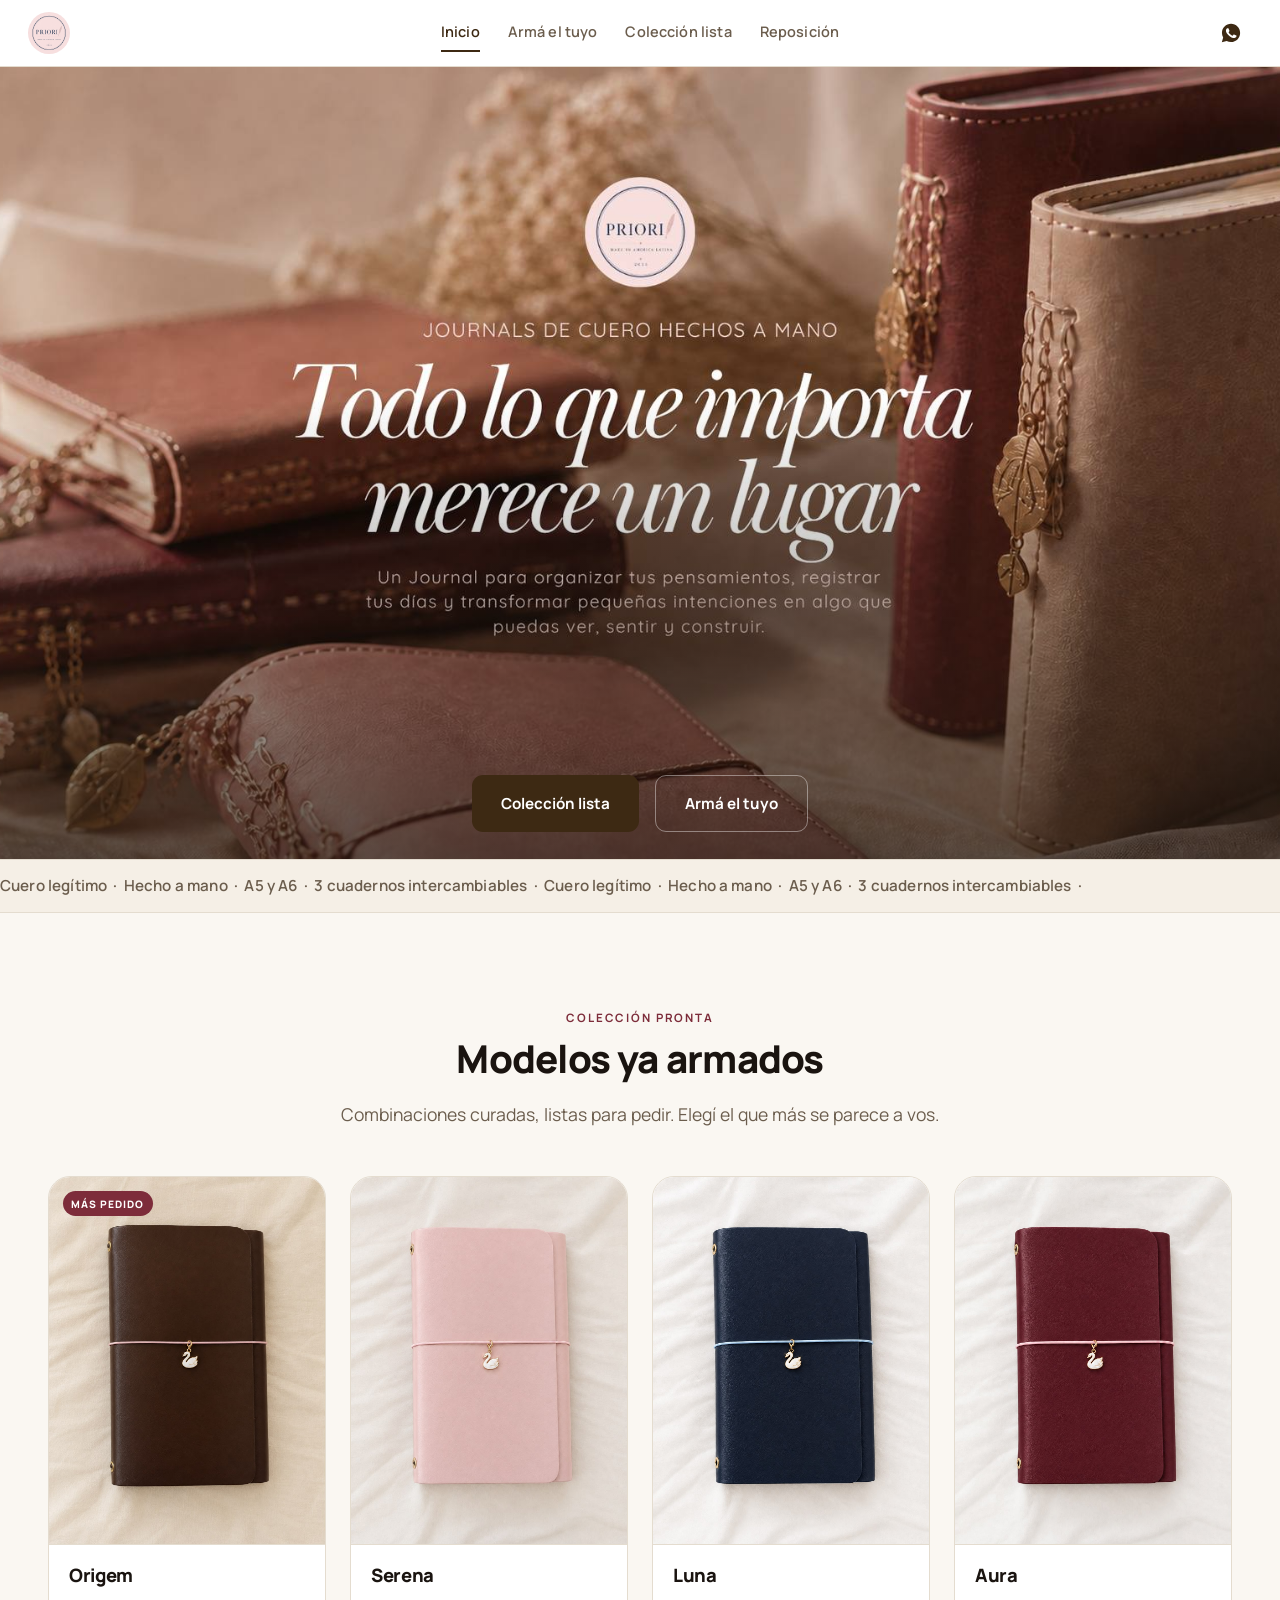
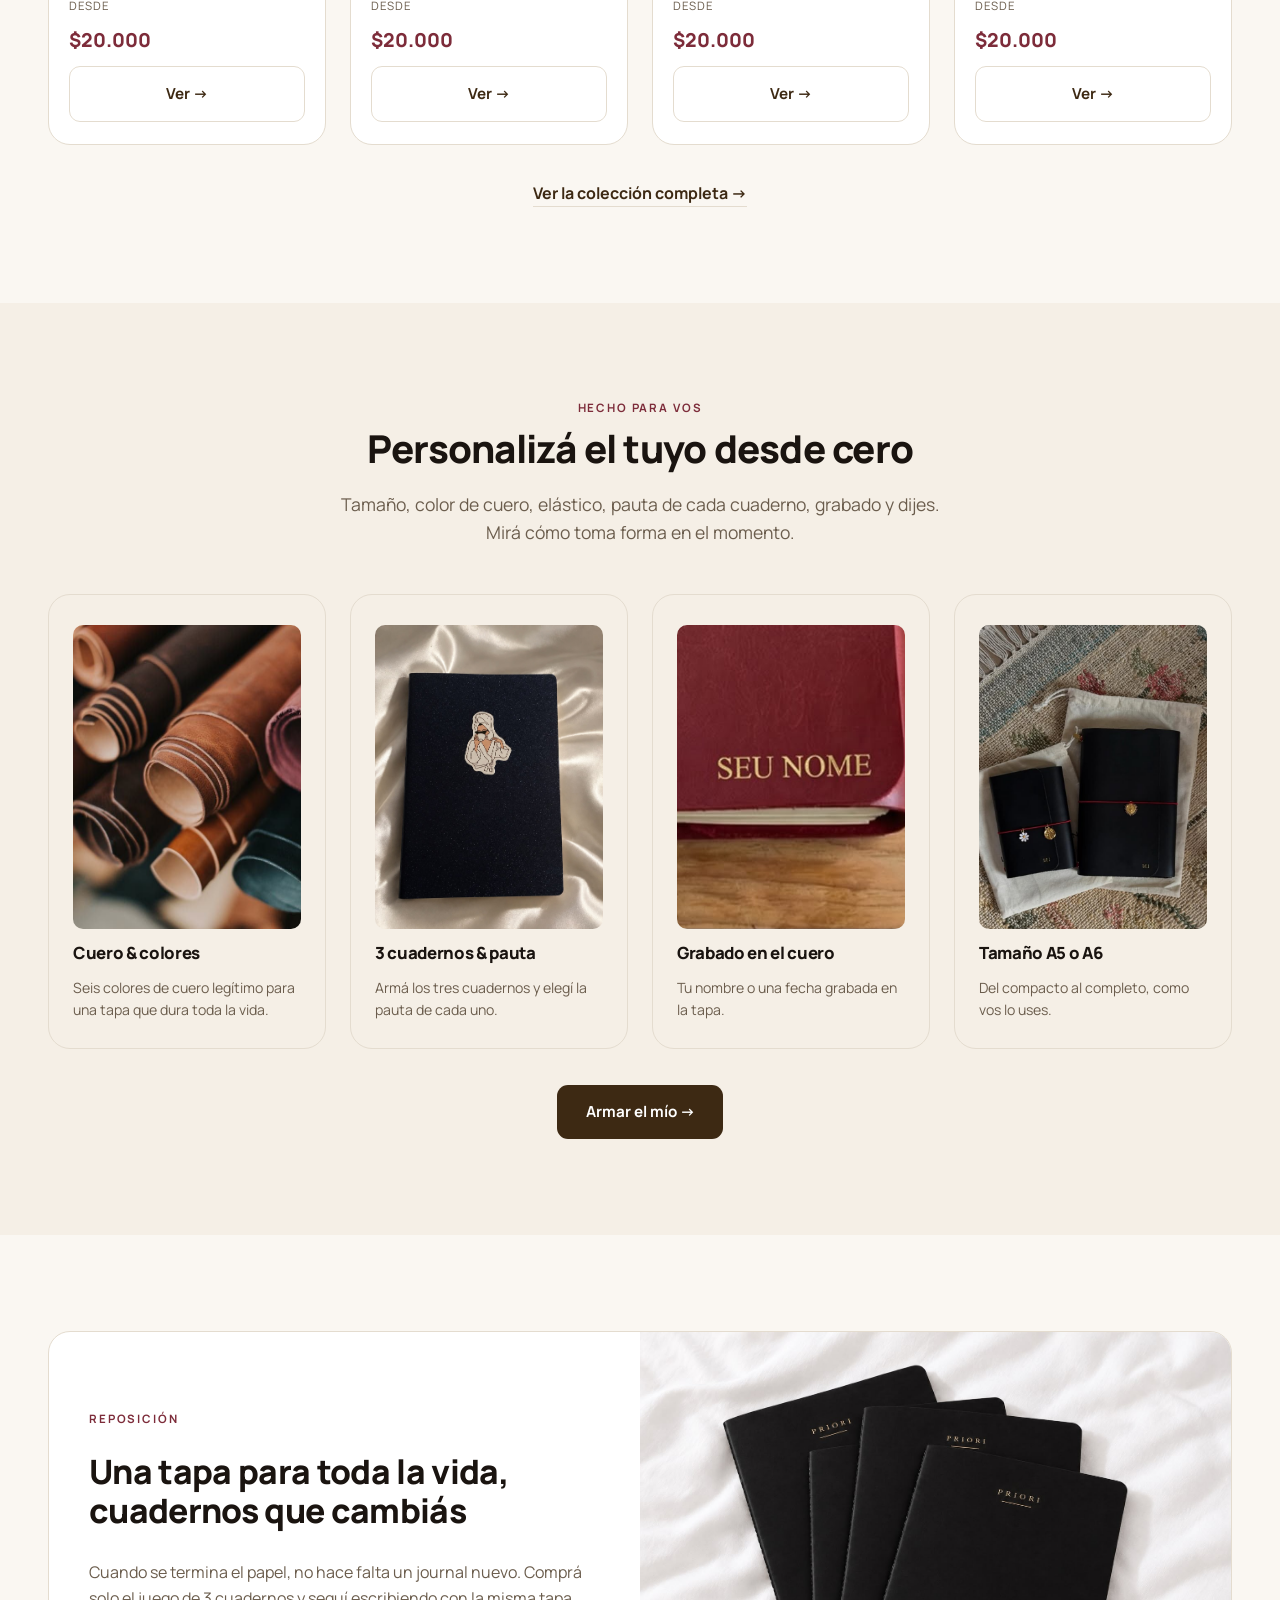
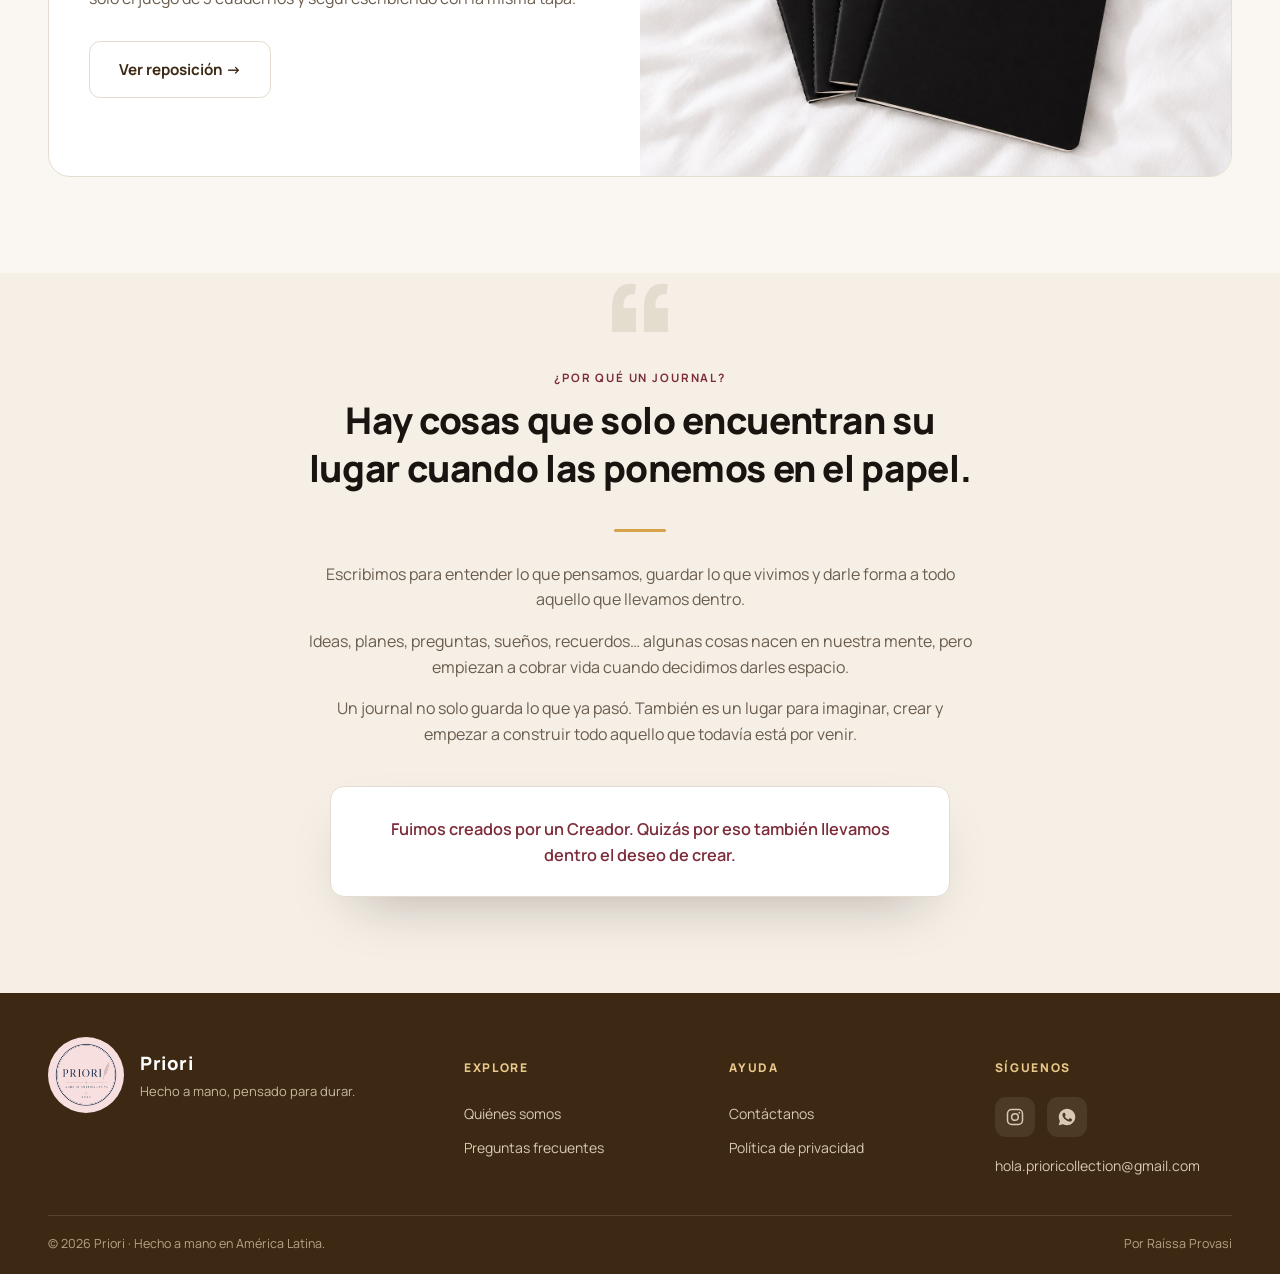
==== commit e58a1520: "Usar fotos reais de capa nos cards de Modelos ya armados Troca o ícone SVG gerado pela foto de capa " ====
--- a/index.html
+++ b/index.html
@@ -125,9 +125,9 @@
     const lc = byId(LEATHER_COLORS, p.leather), ec = byId(ELASTIC_COLORS, p.elastic);
     return `
     <div class="product-card">
-      <div class="product-photo photo-slot" data-photo-hint="foto: modelo ${p.name}" style="background:linear-gradient(150deg, ${lc.hex}22, ${ec.hex}33); border-radius:0; border:none; border-bottom:1px solid var(--line);">
+      <div class="product-photo" style="border-radius:0; border:none; border-bottom:1px solid var(--line);">
         ${i === 0 ? '<span class="product-badge">Más pedido</span>' : ''}
-        ${journalIconSVG(lc.hex, ec.hex, 72)}
+        <img class="pp-photo" src="${p.photos[0]}" alt="Modelo ${p.name}">
       </div>
       <div class="product-body">
         <h3>${p.name}</h3>
--- a/assets/css/home.css
+++ b/assets/css/home.css
@@ -47,8 +47,9 @@
 /* colección lista: grid de productos */
 .product-card{ background:#fff; border:1px solid var(--line); border-radius:var(--r-lg); overflow:hidden; display:flex; flex-direction:column; transition:transform .25s ease, box-shadow .25s ease; }
 .product-card:hover{ transform:translateY(-4px); box-shadow:var(--shadow); }
-.product-photo{ aspect-ratio:4/3; display:flex; align-items:center; justify-content:center; position:relative; }
-.product-photo .product-badge{ position:absolute; top:14px; left:14px; background:var(--marsala); color:#fff; font-size:.64rem; letter-spacing:.1em; text-transform:uppercase; padding:.4em .8em; border-radius:999px; font-weight:800; }
+.product-photo{ aspect-ratio:3/4; position:relative; overflow:hidden; }
+.product-photo .pp-photo{ width:100%; height:100%; object-fit:cover; display:block; }
+.product-photo .product-badge{ position:absolute; top:14px; left:14px; background:var(--marsala); color:#fff; font-size:.64rem; letter-spacing:.1em; text-transform:uppercase; padding:.4em .8em; border-radius:999px; font-weight:800; z-index:1; }
 .product-body{ padding:20px 20px 22px; display:flex; flex-direction:column; gap:10px; flex:1; }
 .product-body h3{ font-size:1.15rem; margin:0; }
 .product-from{ font-size:.72rem; color:var(--muted); text-transform:uppercase; letter-spacing:.06em; }
@@ -60,7 +61,7 @@
 .feature-card:hover{ transform:translateY(-4px); border-color:var(--couro); }
 .feature-card h4{ font-size:1.05rem; margin:0; }
 .feature-card p{ font-size:.88rem; margin:0; flex:1; }
-.feature-card .fc-photo{ aspect-ratio:4/3; width:100%; object-fit:cover; border-radius:var(--r-sm); margin-top:4px; }
+.feature-card .fc-photo{ aspect-ratio:3/4; width:100%; object-fit:cover; border-radius:var(--r-sm); margin-top:4px; }
 
 /* reposición teaser */
 .refill-teaser{ display:grid; grid-template-columns:1fr 1fr; gap:0; border-radius:var(--r-lg); overflow:hidden; border:1px solid var(--line); background:#fff; }
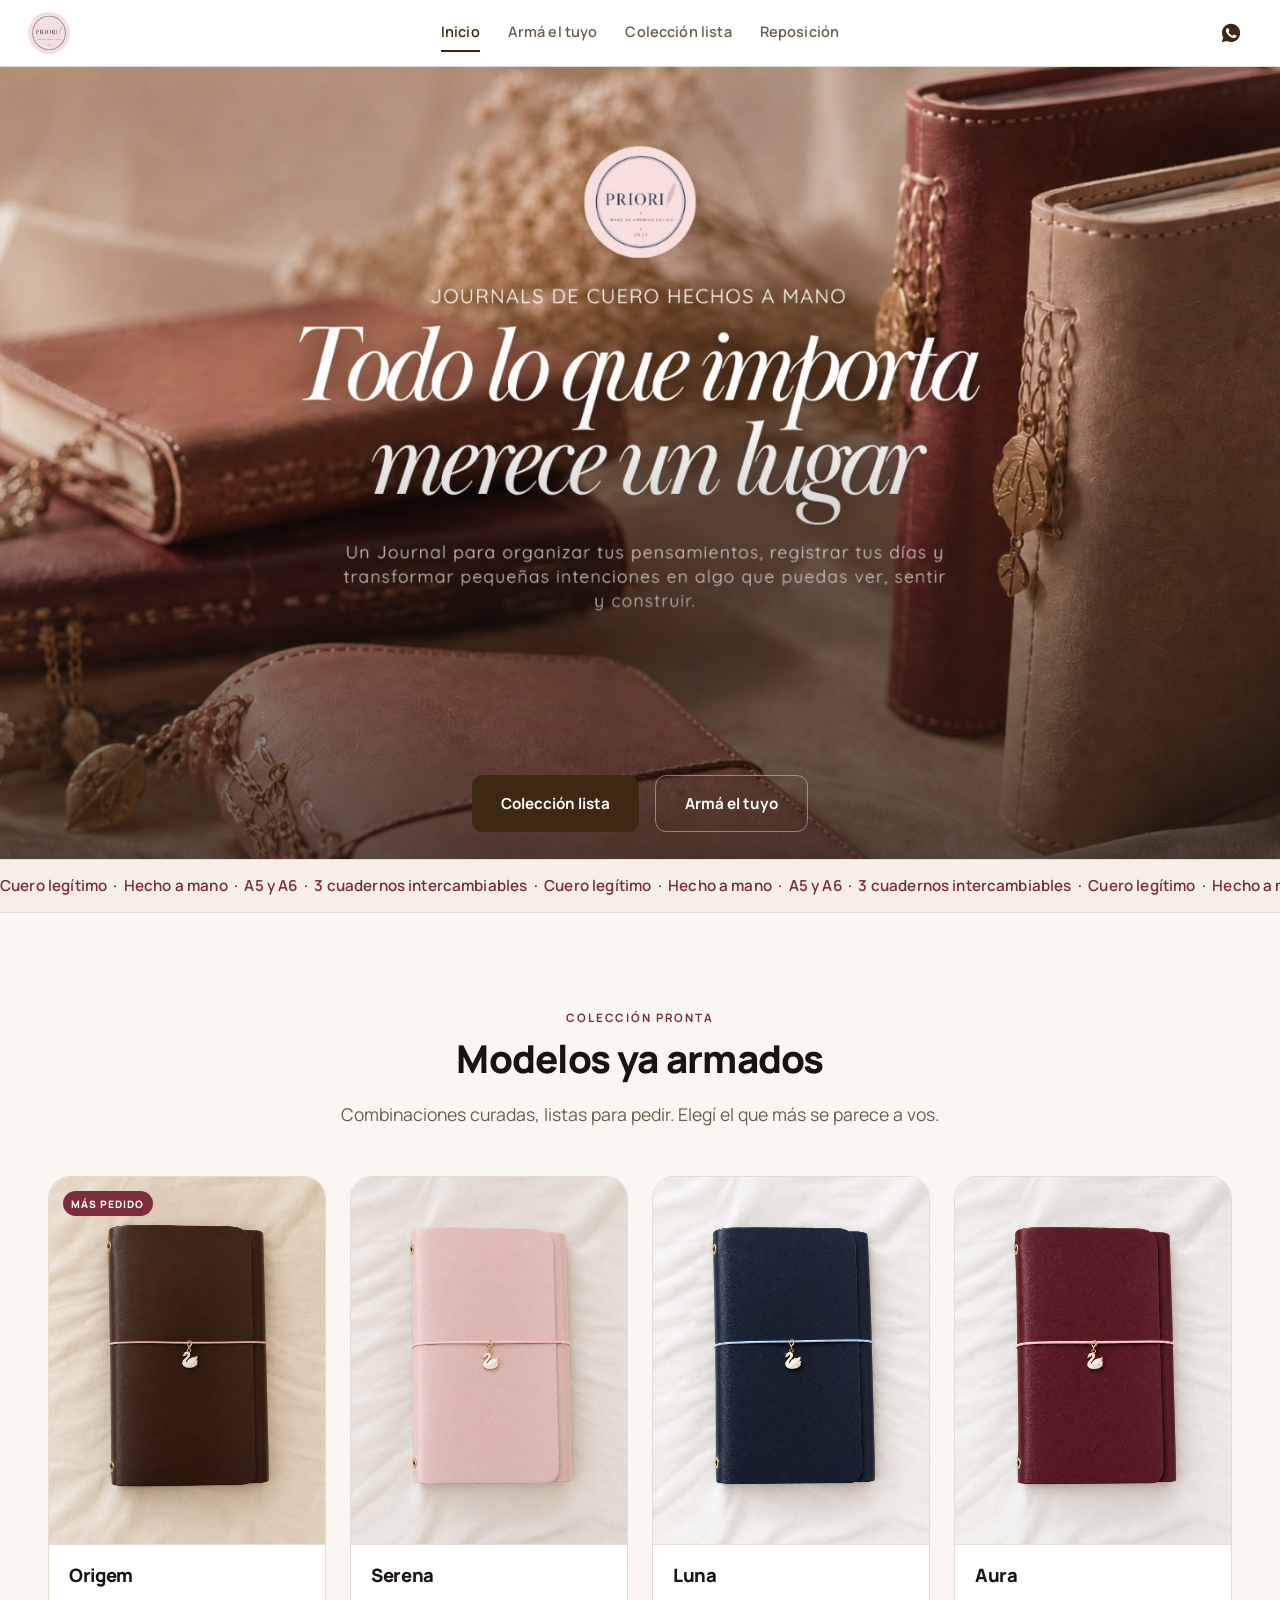
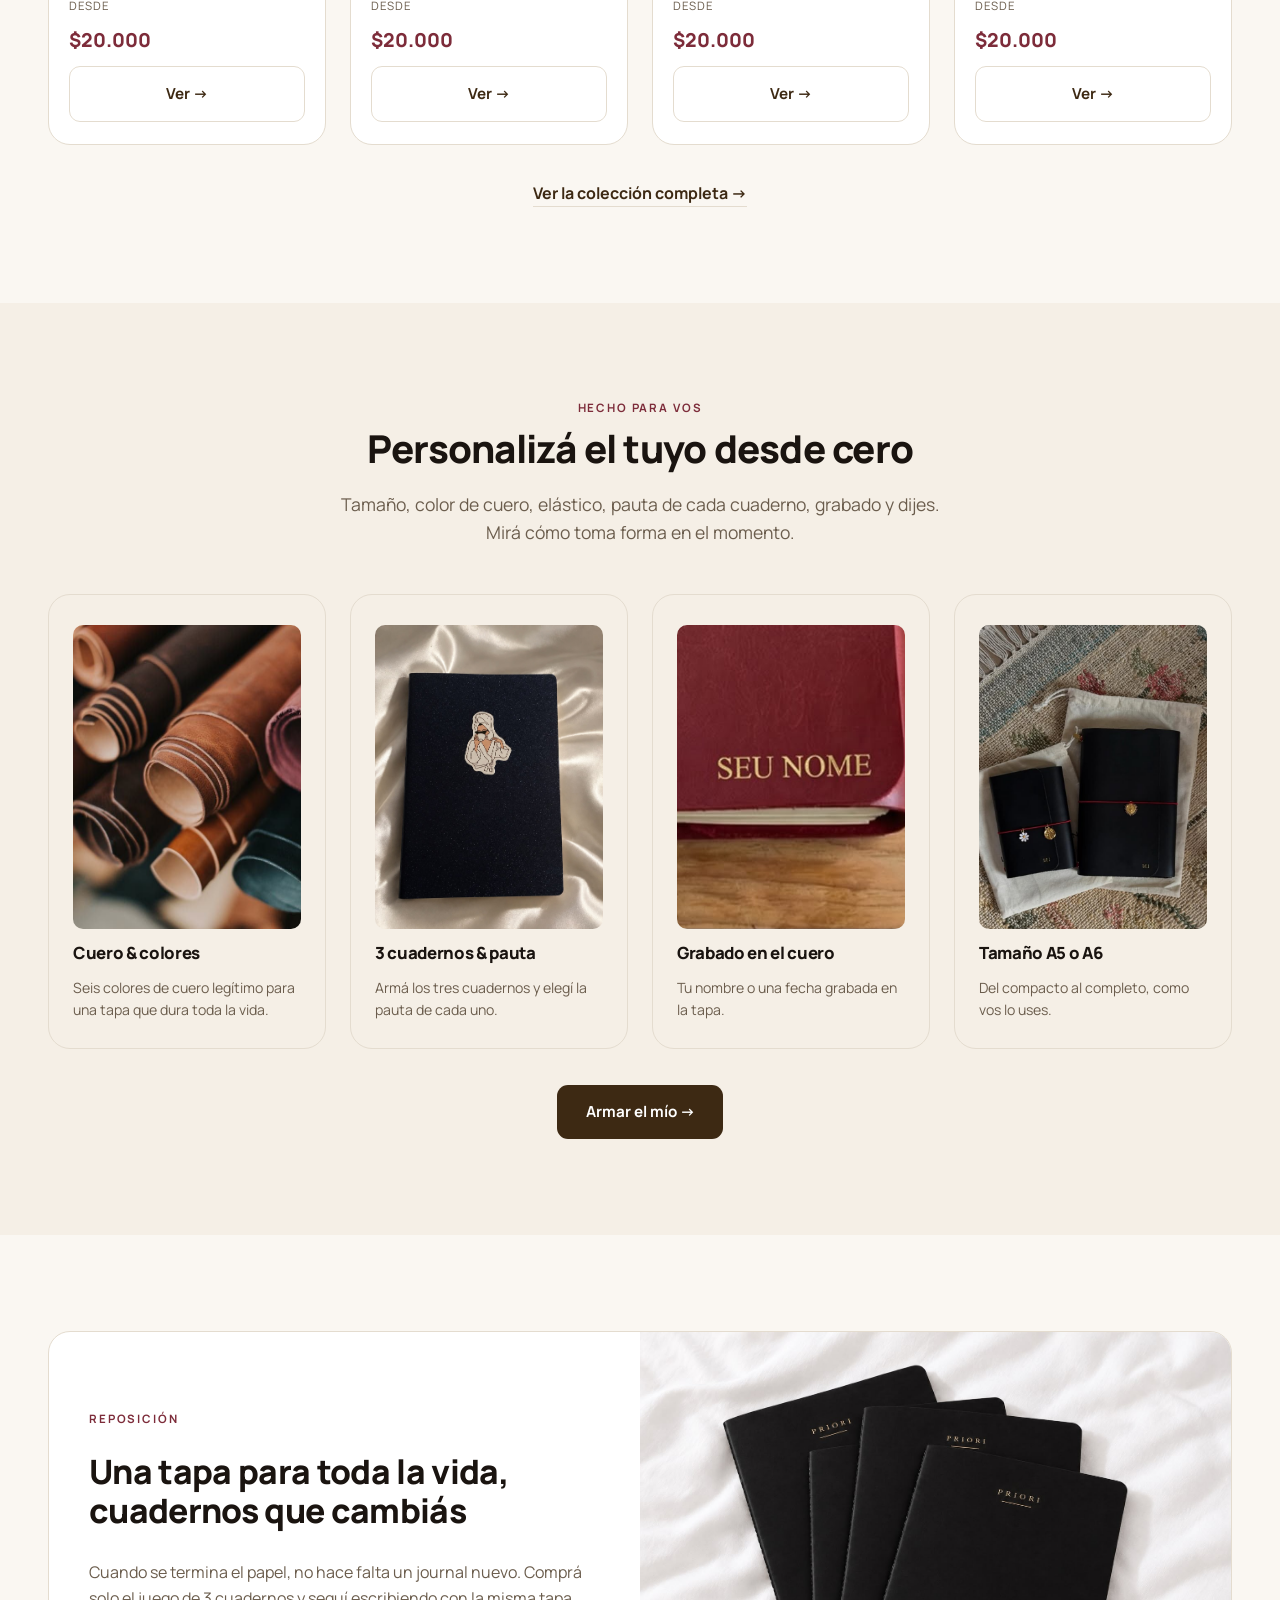
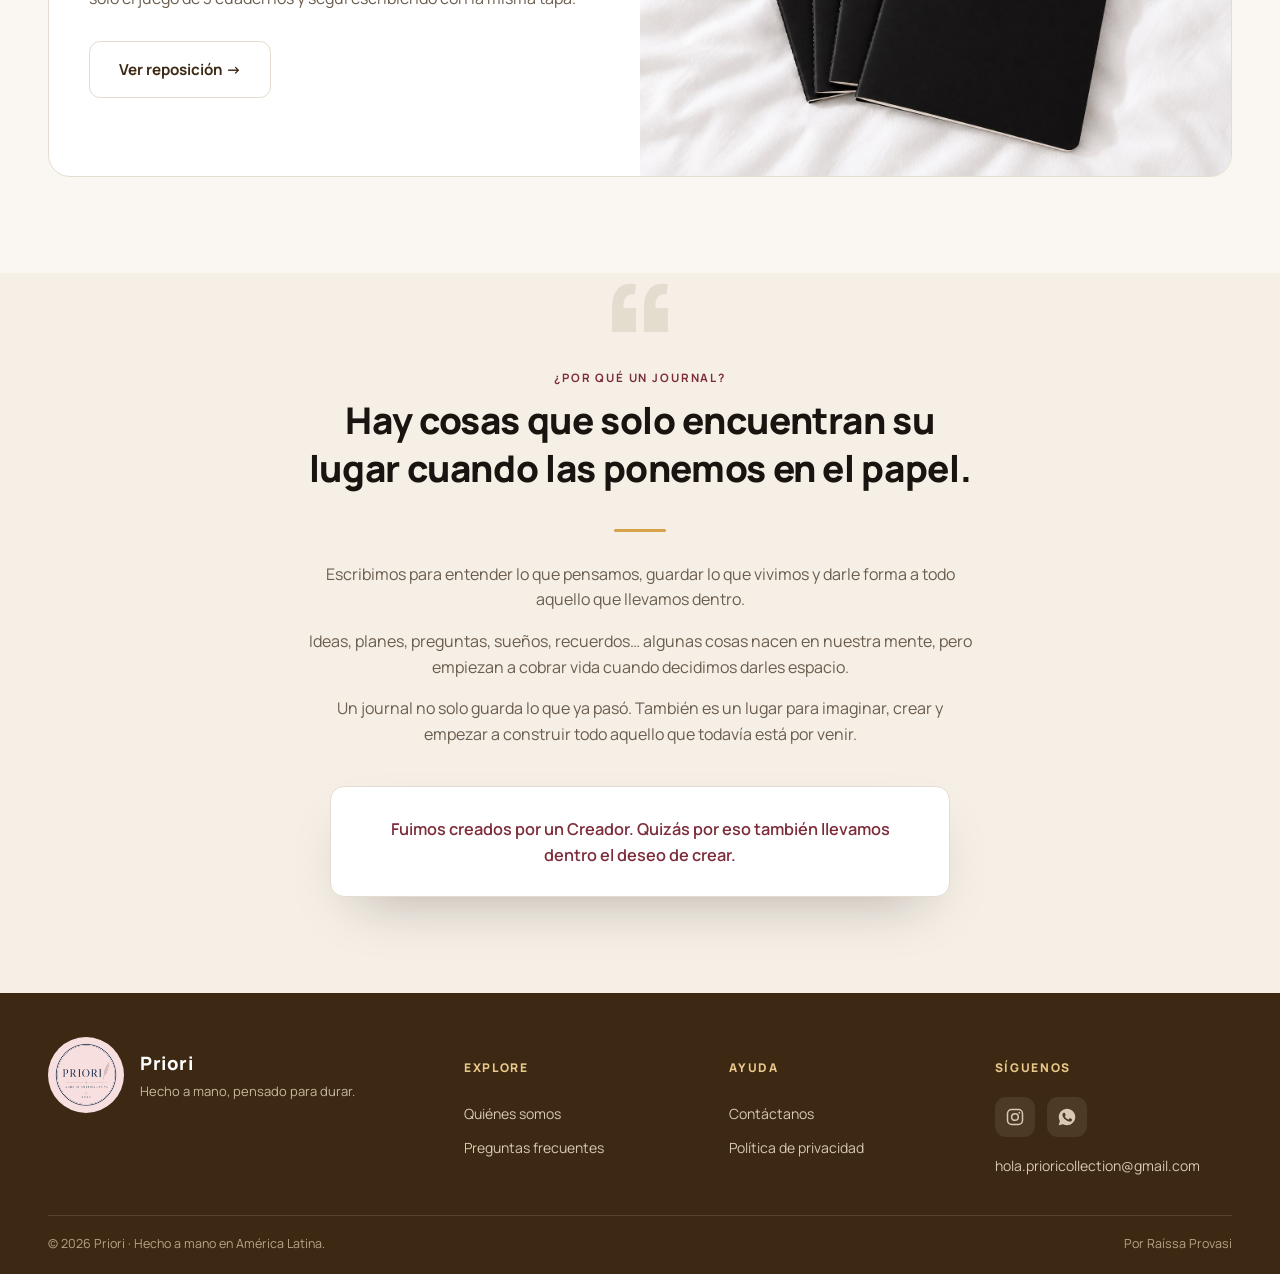
==== commit a4d0bc65: "Corrigir espaço vazio na esteira de texto e trocar cor para marsala Causa: o loop infinito duplica o" ====
--- a/index.html
+++ b/index.html
@@ -30,8 +30,8 @@
 
   <div class="marquee-strip" aria-hidden="true">
     <div class="marquee-track">
-      <span class="marquee-set">Cuero legítimo&nbsp;&nbsp;·&nbsp;&nbsp;Hecho a mano&nbsp;&nbsp;·&nbsp;&nbsp;A5 y A6&nbsp;&nbsp;·&nbsp;&nbsp;3 cuadernos intercambiables&nbsp;&nbsp;·&nbsp;&nbsp;</span>
-      <span class="marquee-set">Cuero legítimo&nbsp;&nbsp;·&nbsp;&nbsp;Hecho a mano&nbsp;&nbsp;·&nbsp;&nbsp;A5 y A6&nbsp;&nbsp;·&nbsp;&nbsp;3 cuadernos intercambiables&nbsp;&nbsp;·&nbsp;&nbsp;</span>
+      <span class="marquee-set">Cuero legítimo&nbsp;&nbsp;·&nbsp;&nbsp;Hecho a mano&nbsp;&nbsp;·&nbsp;&nbsp;A5 y A6&nbsp;&nbsp;·&nbsp;&nbsp;3 cuadernos intercambiables&nbsp;&nbsp;·&nbsp;&nbsp;Cuero legítimo&nbsp;&nbsp;·&nbsp;&nbsp;Hecho a mano&nbsp;&nbsp;·&nbsp;&nbsp;A5 y A6&nbsp;&nbsp;·&nbsp;&nbsp;3 cuadernos intercambiables&nbsp;&nbsp;·&nbsp;&nbsp;Cuero legítimo&nbsp;&nbsp;·&nbsp;&nbsp;Hecho a mano&nbsp;&nbsp;·&nbsp;&nbsp;A5 y A6&nbsp;&nbsp;·&nbsp;&nbsp;3 cuadernos intercambiables&nbsp;&nbsp;·&nbsp;&nbsp;Cuero legítimo&nbsp;&nbsp;·&nbsp;&nbsp;Hecho a mano&nbsp;&nbsp;·&nbsp;&nbsp;A5 y A6&nbsp;&nbsp;·&nbsp;&nbsp;3 cuadernos intercambiables&nbsp;&nbsp;·&nbsp;&nbsp;Cuero legítimo&nbsp;&nbsp;·&nbsp;&nbsp;Hecho a mano&nbsp;&nbsp;·&nbsp;&nbsp;A5 y A6&nbsp;&nbsp;·&nbsp;&nbsp;3 cuadernos intercambiables&nbsp;&nbsp;·&nbsp;&nbsp;Cuero legítimo&nbsp;&nbsp;·&nbsp;&nbsp;Hecho a mano&nbsp;&nbsp;·&nbsp;&nbsp;A5 y A6&nbsp;&nbsp;·&nbsp;&nbsp;3 cuadernos intercambiables&nbsp;&nbsp;·&nbsp;&nbsp;Cuero legítimo&nbsp;&nbsp;·&nbsp;&nbsp;Hecho a mano&nbsp;&nbsp;·&nbsp;&nbsp;A5 y A6&nbsp;&nbsp;·&nbsp;&nbsp;3 cuadernos intercambiables&nbsp;&nbsp;·&nbsp;&nbsp;Cuero legítimo&nbsp;&nbsp;·&nbsp;&nbsp;Hecho a mano&nbsp;&nbsp;·&nbsp;&nbsp;A5 y A6&nbsp;&nbsp;·&nbsp;&nbsp;3 cuadernos intercambiables&nbsp;&nbsp;·&nbsp;&nbsp;</span>
+      <span class="marquee-set">Cuero legítimo&nbsp;&nbsp;·&nbsp;&nbsp;Hecho a mano&nbsp;&nbsp;·&nbsp;&nbsp;A5 y A6&nbsp;&nbsp;·&nbsp;&nbsp;3 cuadernos intercambiables&nbsp;&nbsp;·&nbsp;&nbsp;Cuero legítimo&nbsp;&nbsp;·&nbsp;&nbsp;Hecho a mano&nbsp;&nbsp;·&nbsp;&nbsp;A5 y A6&nbsp;&nbsp;·&nbsp;&nbsp;3 cuadernos intercambiables&nbsp;&nbsp;·&nbsp;&nbsp;Cuero legítimo&nbsp;&nbsp;·&nbsp;&nbsp;Hecho a mano&nbsp;&nbsp;·&nbsp;&nbsp;A5 y A6&nbsp;&nbsp;·&nbsp;&nbsp;3 cuadernos intercambiables&nbsp;&nbsp;·&nbsp;&nbsp;Cuero legítimo&nbsp;&nbsp;·&nbsp;&nbsp;Hecho a mano&nbsp;&nbsp;·&nbsp;&nbsp;A5 y A6&nbsp;&nbsp;·&nbsp;&nbsp;3 cuadernos intercambiables&nbsp;&nbsp;·&nbsp;&nbsp;Cuero legítimo&nbsp;&nbsp;·&nbsp;&nbsp;Hecho a mano&nbsp;&nbsp;·&nbsp;&nbsp;A5 y A6&nbsp;&nbsp;·&nbsp;&nbsp;3 cuadernos intercambiables&nbsp;&nbsp;·&nbsp;&nbsp;Cuero legítimo&nbsp;&nbsp;·&nbsp;&nbsp;Hecho a mano&nbsp;&nbsp;·&nbsp;&nbsp;A5 y A6&nbsp;&nbsp;·&nbsp;&nbsp;3 cuadernos intercambiables&nbsp;&nbsp;·&nbsp;&nbsp;Cuero legítimo&nbsp;&nbsp;·&nbsp;&nbsp;Hecho a mano&nbsp;&nbsp;·&nbsp;&nbsp;A5 y A6&nbsp;&nbsp;·&nbsp;&nbsp;3 cuadernos intercambiables&nbsp;&nbsp;·&nbsp;&nbsp;Cuero legítimo&nbsp;&nbsp;·&nbsp;&nbsp;Hecho a mano&nbsp;&nbsp;·&nbsp;&nbsp;A5 y A6&nbsp;&nbsp;·&nbsp;&nbsp;3 cuadernos intercambiables&nbsp;&nbsp;·&nbsp;&nbsp;</span>
     </div>
   </div>
 
--- a/assets/css/layout.css
+++ b/assets/css/layout.css
@@ -37,7 +37,7 @@
 .marquee-strip{ background:var(--card); border-top:1px solid var(--line); border-bottom:1px solid var(--line); padding:14px 0; overflow:hidden; }
 .marquee-track{ display:flex; white-space:nowrap; animation:scroll-left 24s linear infinite; width:max-content; will-change:transform; }
 @keyframes scroll-left{ from{ transform:translateX(0); } to{ transform:translateX(-50%); } }
-.marquee-set{ font-size:.95rem; font-weight:600; color:var(--muted); letter-spacing:.01em; }
+.marquee-set{ font-size:.95rem; font-weight:600; color:var(--marsala); letter-spacing:.01em; }
 
 /* ---- flow steps (indicador de pasos) ---- */
 .flow-page{ background:var(--cream); min-height:100vh; padding:44px 0 100px; }
--- a/assets/css/home.css
+++ b/assets/css/home.css
@@ -6,7 +6,7 @@
 .hero{
   position:relative; min-height:88vh; display:flex; align-items:flex-end; justify-content:center;
   overflow:hidden; padding-bottom:3vh;
-  background-color:#a98670; /* respaldo/"letterbox" en pantallas ultra anchas, tono tomado de la propia foto */
+  background-color:#9c7c66; /* respaldo/"letterbox" en pantallas ultra anchas y en el recorte mobile, tono tomado de la propia foto */
 }
 /* la foto tiene el texto "horneado" en el archivo — un ancho tope evita que en pantallas
    muy anchas y bajas el recorte vertical del background-size:cover empuje ese texto
@@ -29,7 +29,12 @@
 @media (max-width:560px){
   .hero{ min-height:90vh; padding-bottom:8vh; }
   .hero::after{ background:linear-gradient(180deg, rgba(20,16,10,.24) 0%, rgba(18,14,9,.3) 45%, rgba(15,12,8,.72) 100%); }
-  .hero-bg{ background-position:100% 58%; }
+  /* la nueva foto tiene el texto horneado más ancho que el margen limpio a
+     cada lado, así que cualquier recorte "cover" deja asomar una letra —
+     105% empuja el recorte apenas más allá del borde derecho de la imagen
+     (mostrando el color de respaldo, ya afinado al tono de la foto) para
+     que ninguna letra quede a medias. */
+  .hero-bg{ background-position:105% 40%; }
   .hero-mobile-copy{ display:block; position:relative; z-index:2; text-align:center; max-width:340px; margin:0 auto 22px; }
   .hero-mobile-copy .eyebrow{ color:rgba(255,255,255,.85); }
   .hero-mobile-copy .eyebrow::before{ display:none; }
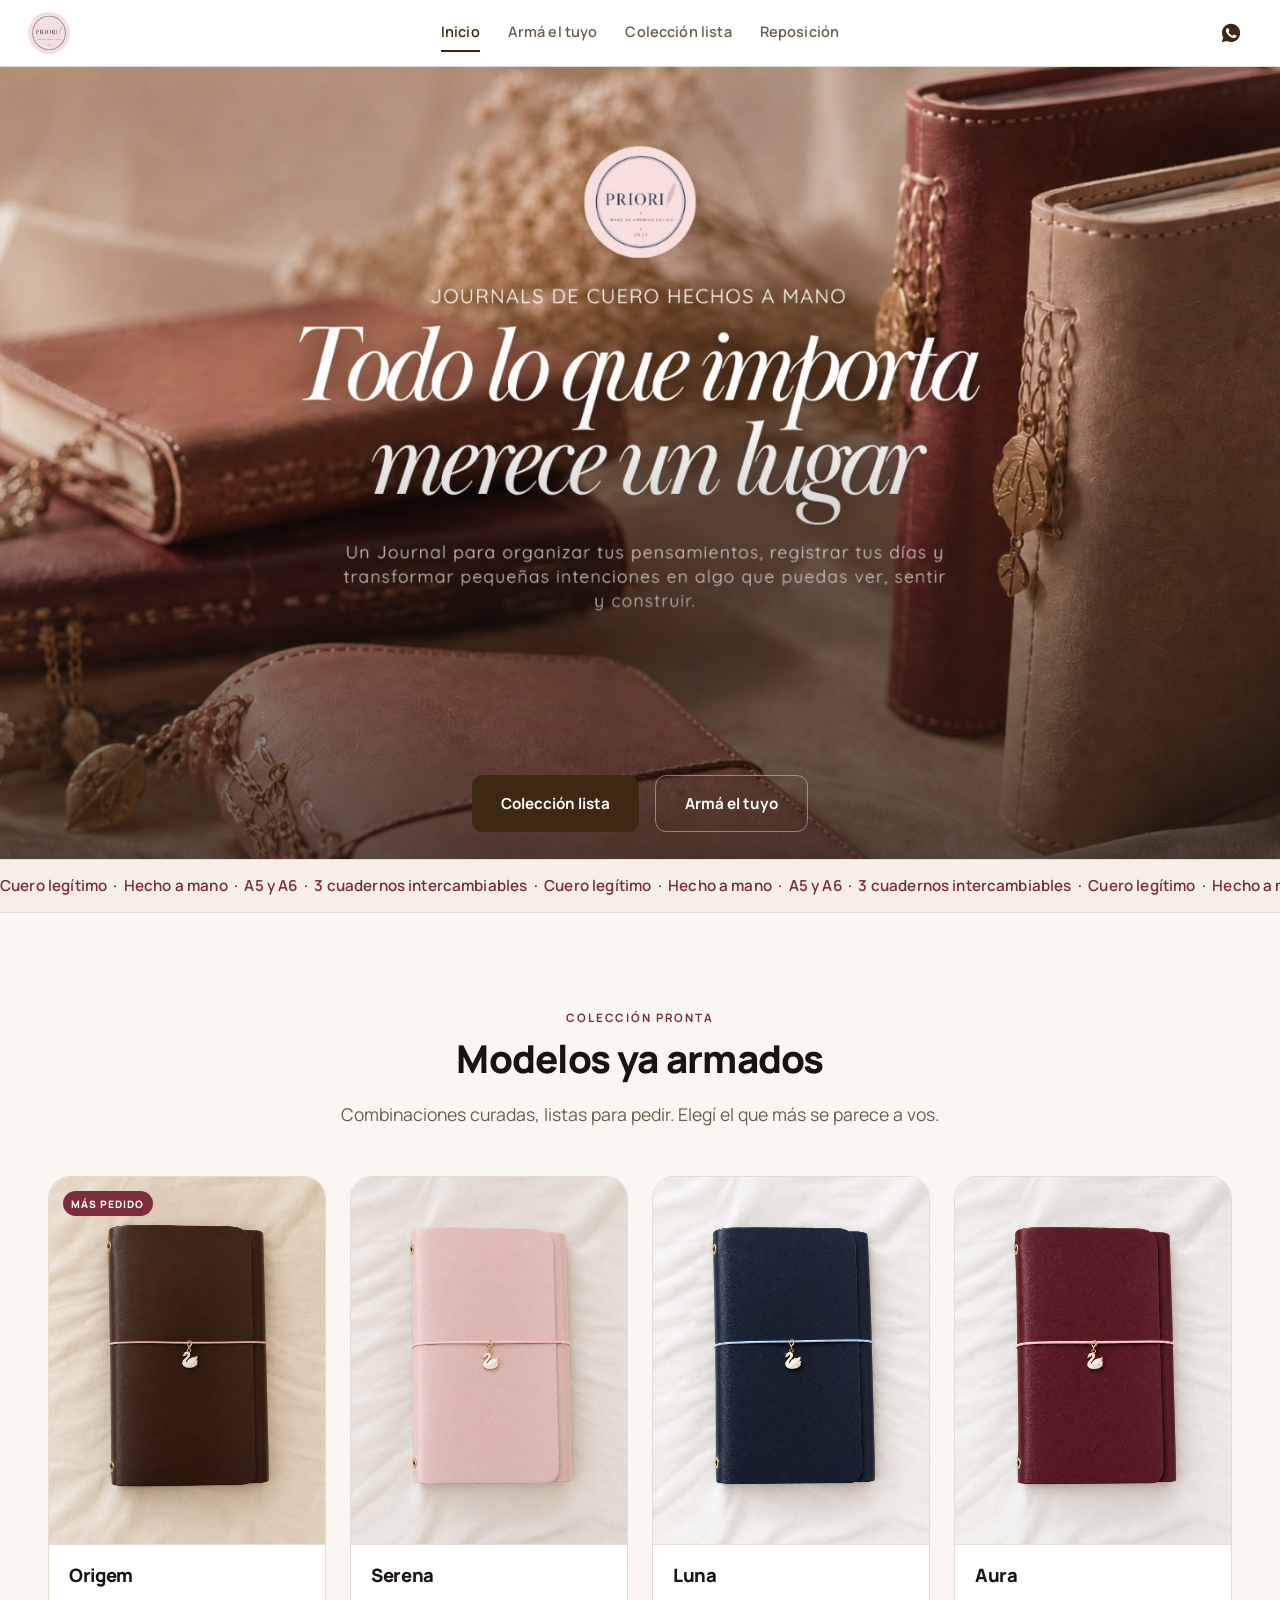
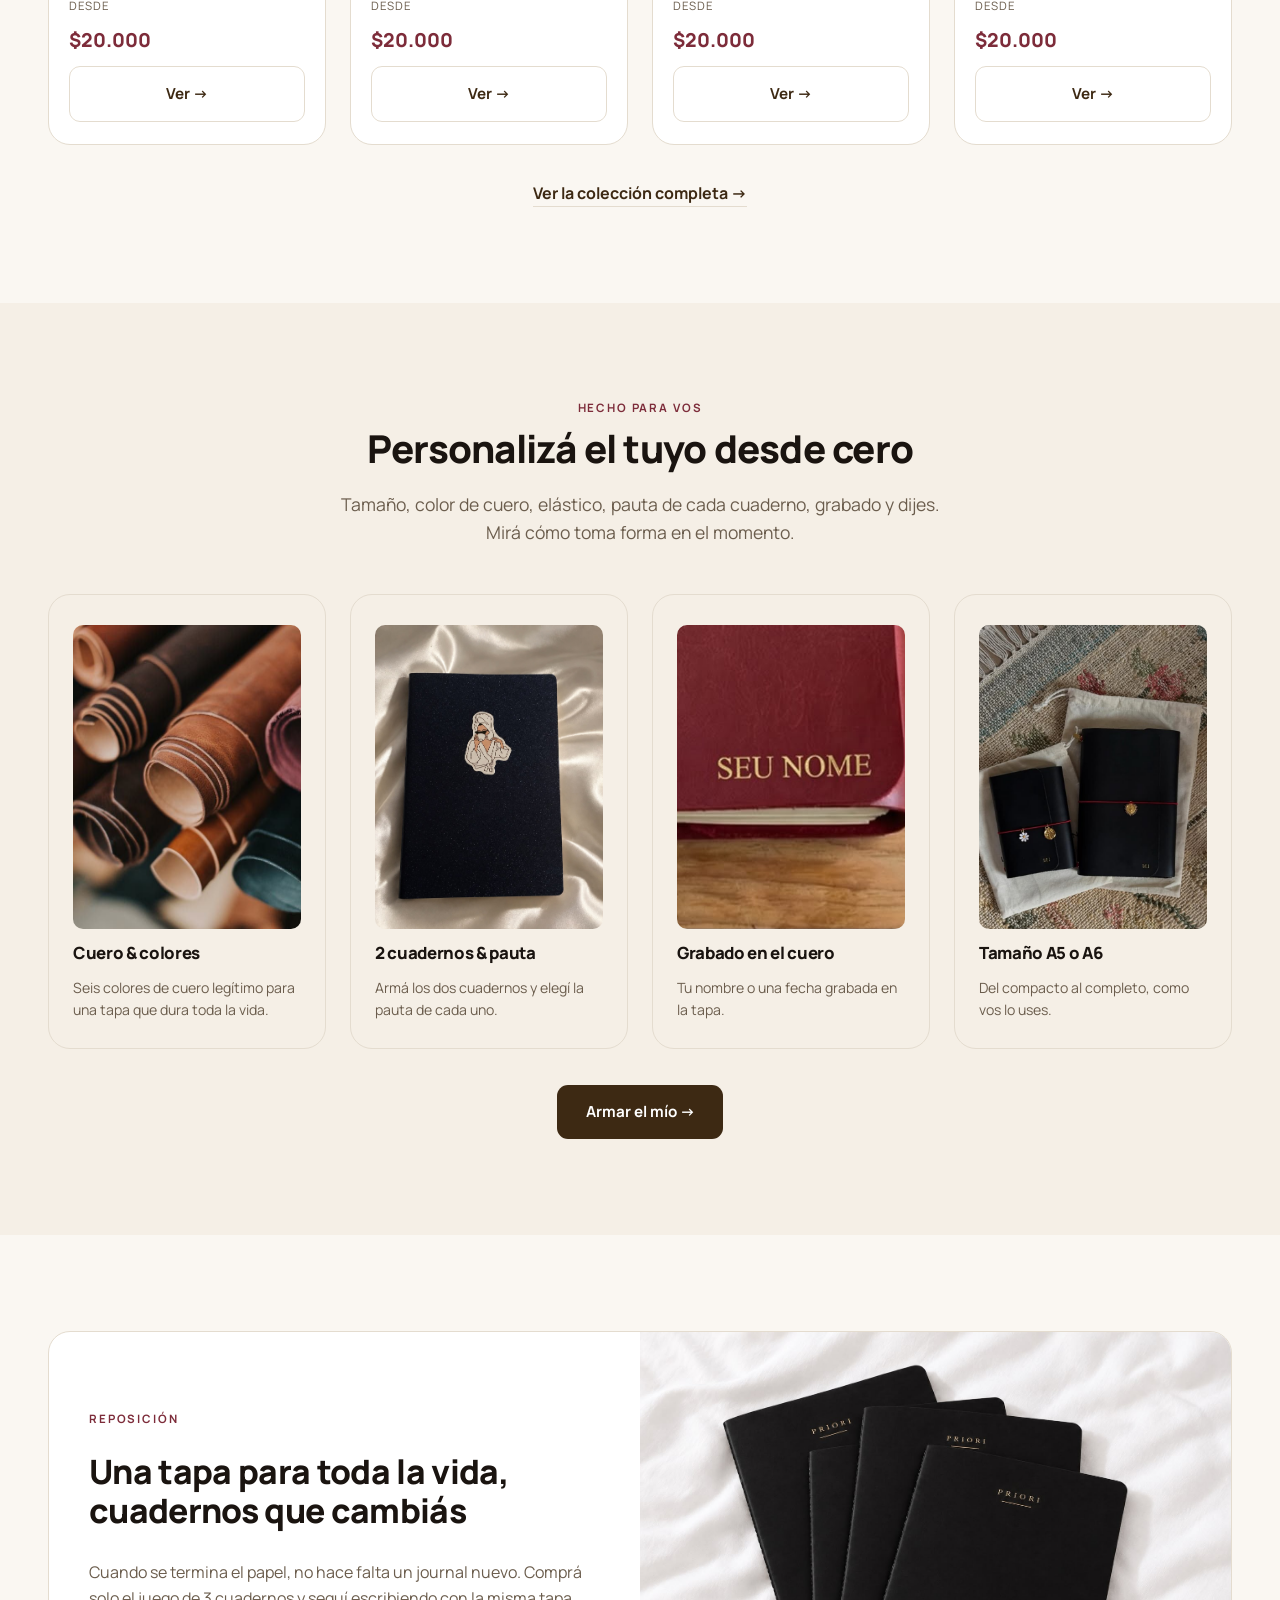
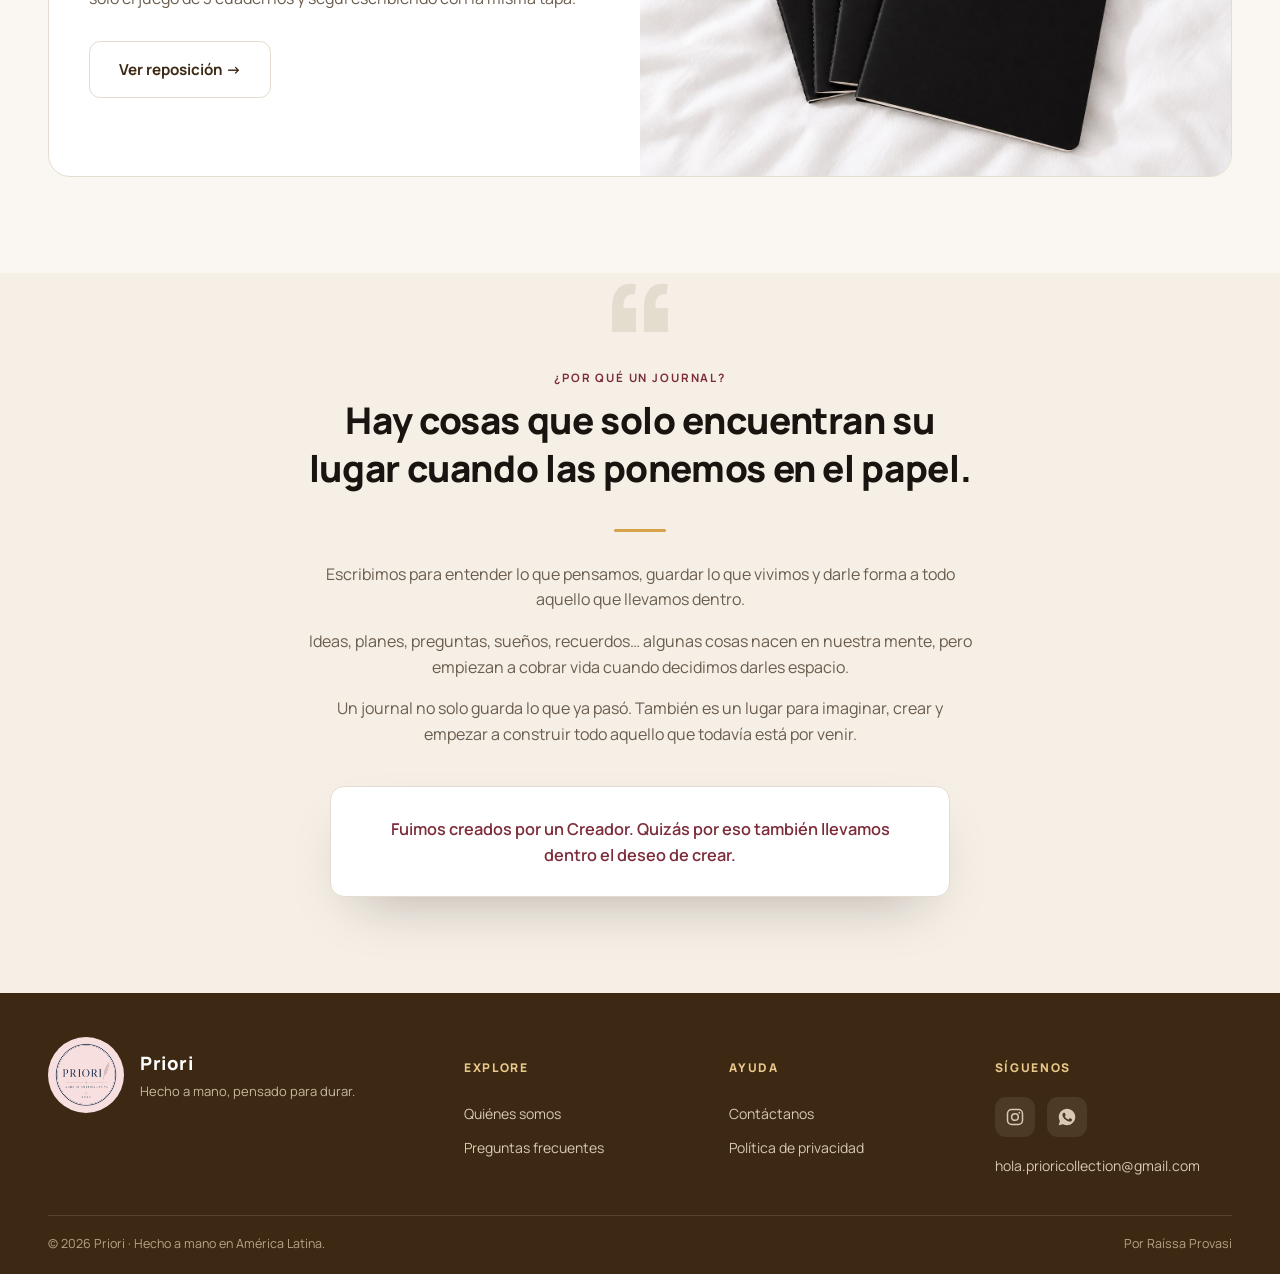
==== commit f37a315f: "Armá tu Priori: reduz a 2 cuadernos, novas cores e sem pauta Punteada - "Los 3 cuadernos" vira "Los " ====
--- a/index.html
+++ b/index.html
@@ -5,6 +5,7 @@
 <meta name="viewport" content="width=device-width, initial-scale=1.0">
 <title>Priori · Journals de cuero hechos a mano</title>
 <meta name="description" content="Journals de cuero legítimo hechos a mano, modulares por dentro y por fuera. Elegí un modelo de la colección o armá el tuyo desde cero. Hecho en América Latina.">
+<link rel="icon" type="image/png" href="assets/img/logo.png">
 <link rel="stylesheet" href="assets/css/tokens.css">
 <link rel="stylesheet" href="assets/css/layout.css">
 <link rel="stylesheet" href="assets/css/home.css">
@@ -64,8 +65,8 @@
         </a>
         <a class="feature-card" href="personalizar.html">
           <img class="fc-photo" src="assets/img/feature-cuadernos-pauta.jpg" alt="Cuaderno Priori con adhesivo decorativo">
-          <h4>3 cuadernos &amp; pauta</h4>
-          <p>Armá los tres cuadernos y elegí la pauta de cada uno.</p>
+          <h4>2 cuadernos &amp; pauta</h4>
+          <p>Armá los dos cuadernos y elegí la pauta de cada uno.</p>
         </a>
         <a class="feature-card" href="personalizar.html">
           <img class="fc-photo" src="assets/img/feature-grabado.jpg" alt="Tapa de cuero con nombre grabado en dorado">
--- a/assets/css/layout.css
+++ b/assets/css/layout.css
@@ -35,7 +35,7 @@
 
 /* ---- marquee ---- */
 .marquee-strip{ background:var(--card); border-top:1px solid var(--line); border-bottom:1px solid var(--line); padding:14px 0; overflow:hidden; }
-.marquee-track{ display:flex; white-space:nowrap; animation:scroll-left 24s linear infinite; width:max-content; will-change:transform; }
+.marquee-track{ display:flex; white-space:nowrap; animation:scroll-left 42s linear infinite; width:max-content; will-change:transform; }
 @keyframes scroll-left{ from{ transform:translateX(0); } to{ transform:translateX(-50%); } }
 .marquee-set{ font-size:.95rem; font-weight:600; color:var(--marsala); letter-spacing:.01em; }
 
@@ -98,6 +98,7 @@
 .pr-doc article ul{ margin-top:12px; padding-left:22px; }
 .pr-doc article li{ color:#4a4034; margin-top:7px; line-height:1.7; }
 .pr-doc article a{ color:var(--couro); font-weight:600; }
+.pr-doc article a.btn-couro{ color:#fff; }
 .pr-doc .pendiente{ color:var(--marsala); font-weight:700; font-style:italic; }
 .pr-doc .doc-cta{ margin-top:40px; padding-top:28px; border-top:1px solid var(--line); }
 
--- a/assets/css/home.css
+++ b/assets/css/home.css
@@ -22,26 +22,14 @@
 .hero-ctas{ position:relative; z-index:2; display:flex; gap:16px; flex-wrap:wrap; justify-content:center; }
 .hero-mobile-copy{ display:none; }
 
-/* En mobile, la franja "cover" recorta el ancho de la foto tanto que el texto horneado
-   en la imagen queda cortado (el título no entra). En vez de perseguir un recorte que
-   nunca calza en todos los anchos, mostramos una copia real en HTML (con la tipografía
-   del sitio) y usamos la foto solo como fondo atmosférico, sin depender de su texto. */
+/* En mobile usamos una foto propia ("banner1-mobile"), compuesta en formato
+   retrato con el mismo texto/logo horneados — así el recorte "cover" no
+   necesita casi nada de crop (la proporción ya es la del teléfono) y no hace
+   falta la copia en HTML de respaldo. */
 @media (max-width:560px){
   .hero{ min-height:90vh; padding-bottom:8vh; }
   .hero::after{ background:linear-gradient(180deg, rgba(20,16,10,.24) 0%, rgba(18,14,9,.3) 45%, rgba(15,12,8,.72) 100%); }
-  /* la nueva foto tiene el texto horneado más ancho que el margen limpio a
-     cada lado, así que cualquier recorte "cover" deja asomar una letra —
-     105% empuja el recorte apenas más allá del borde derecho de la imagen
-     (mostrando el color de respaldo, ya afinado al tono de la foto) para
-     que ninguna letra quede a medias. */
-  .hero-bg{ background-position:105% 40%; }
-  .hero-mobile-copy{ display:block; position:relative; z-index:2; text-align:center; max-width:340px; margin:0 auto 22px; }
-  .hero-mobile-copy .eyebrow{ color:rgba(255,255,255,.85); }
-  .hero-mobile-copy .eyebrow::before{ display:none; }
-  .hmc-title{
-    font-weight:800; font-size:1.7rem; line-height:1.25; color:#fff; margin:.35em 0 0;
-    text-shadow:0 2px 14px rgba(0,0,0,.35);
-  }
+  .hero-bg{ background-image:url('../img/hero-mobile.webp'); background-position:50% 0%; }
   .hero-ctas{ flex-direction:column; width:100%; padding:0 20px; }
 }
 
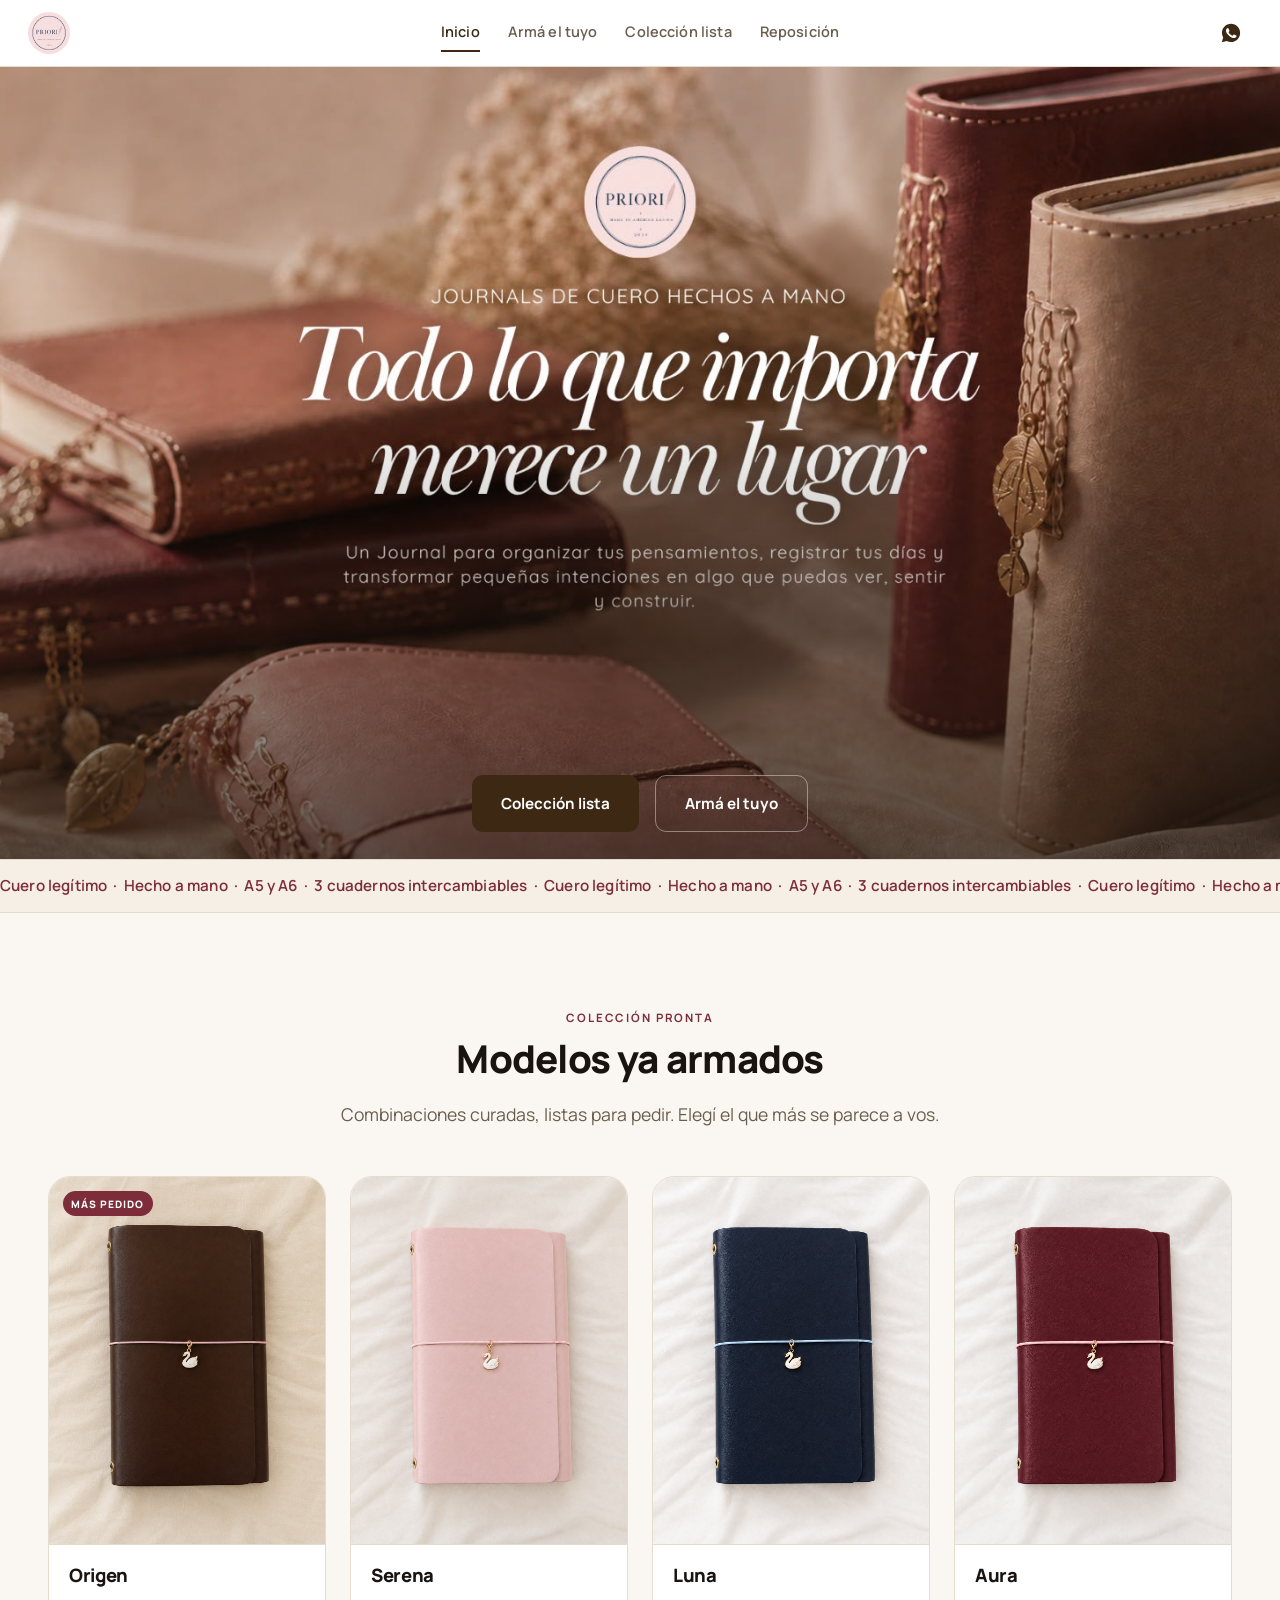
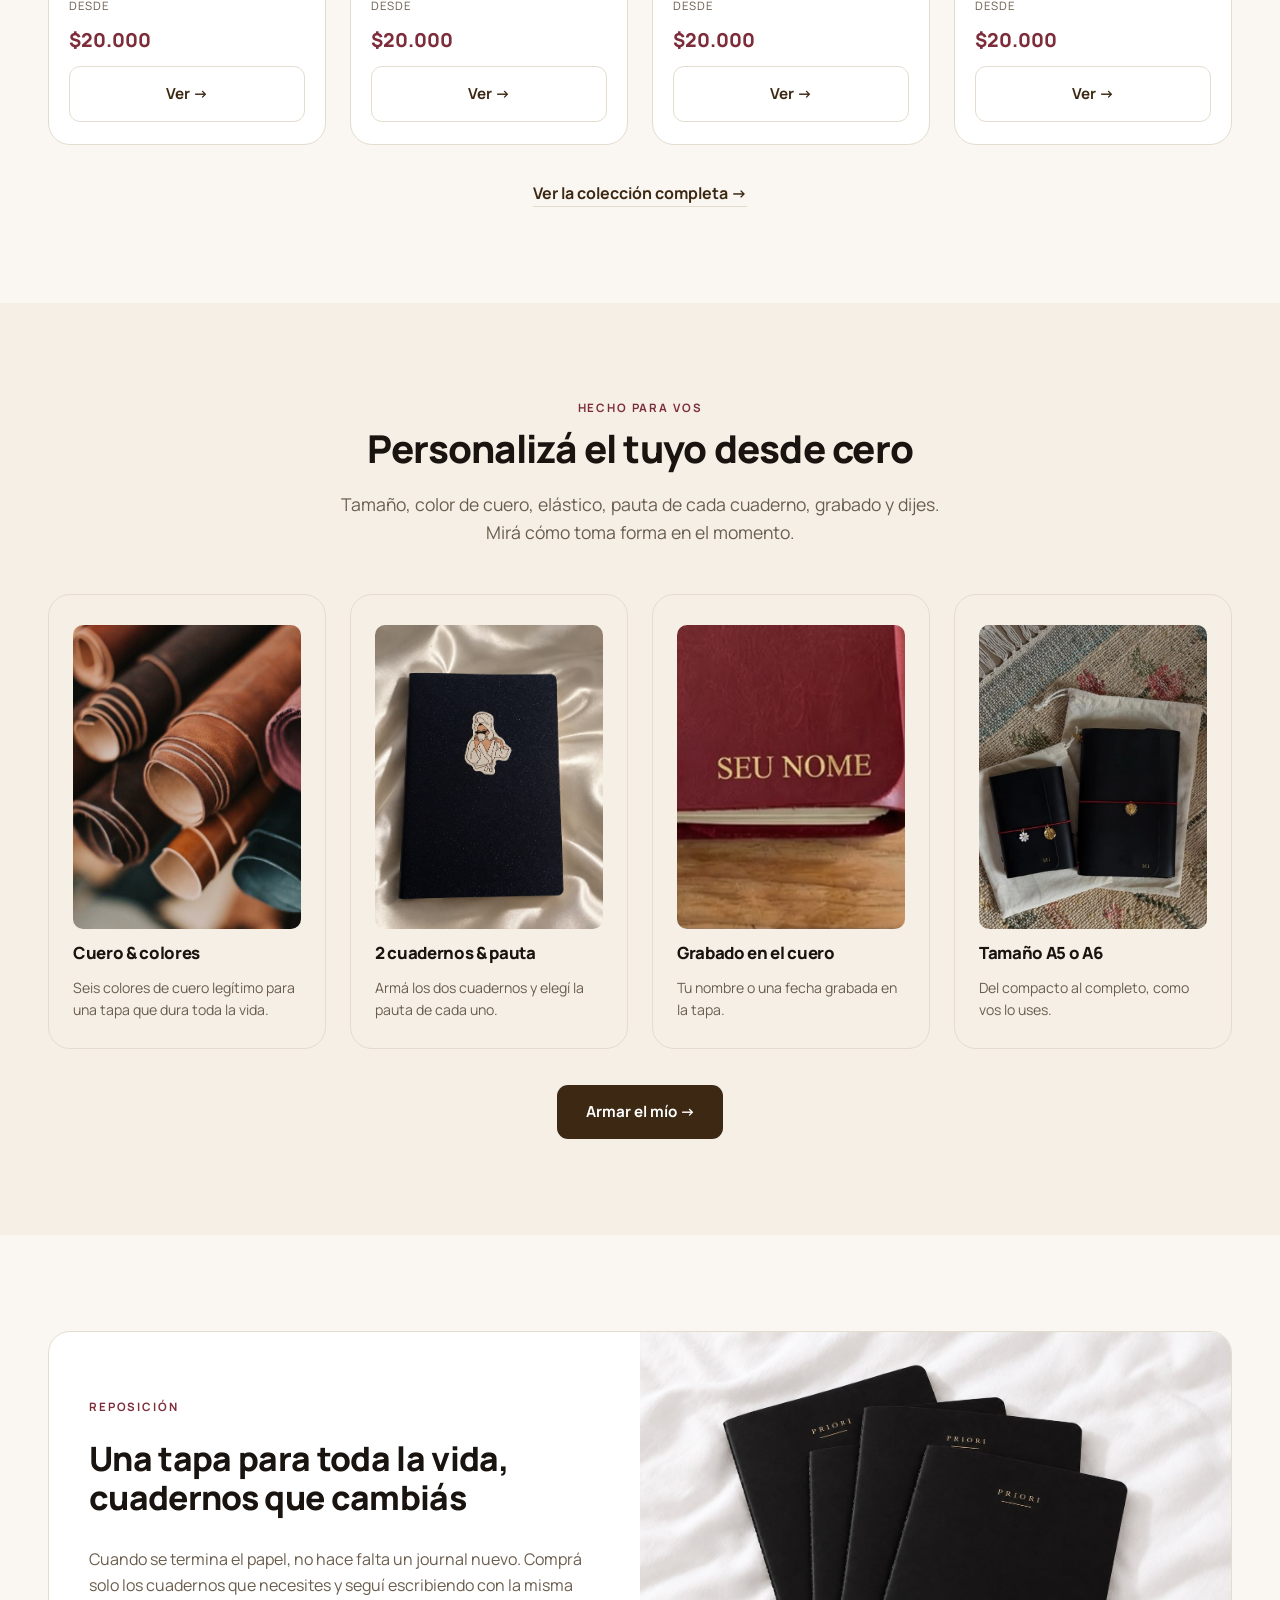
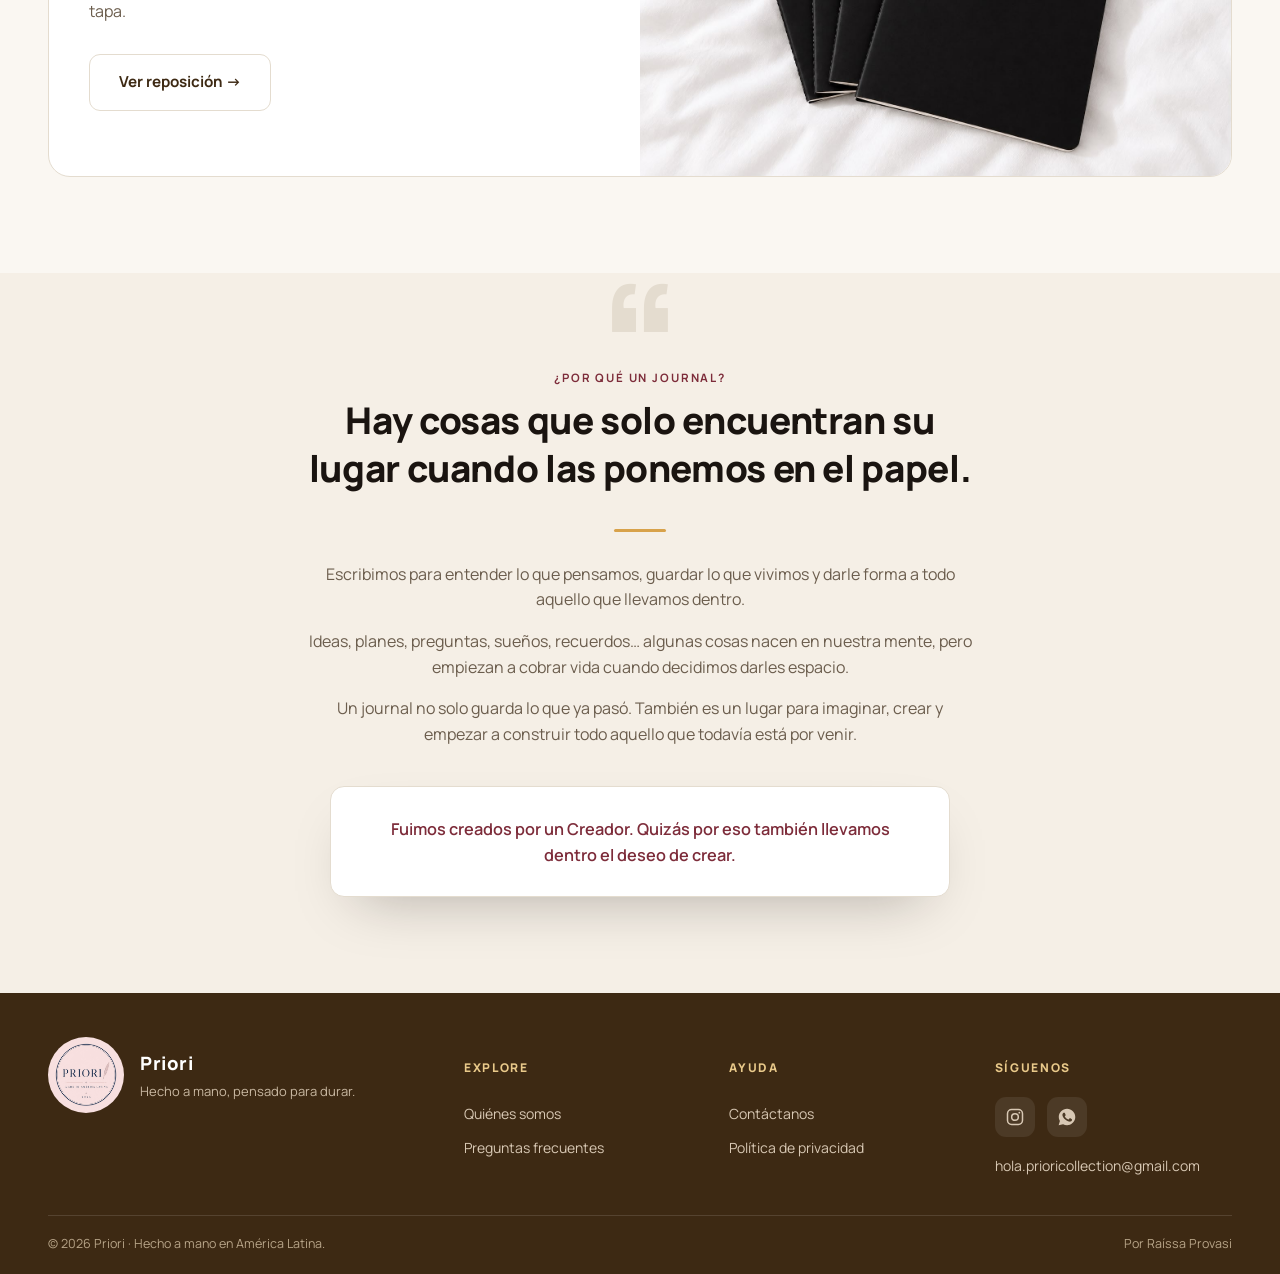
==== commit 05cdf15e: "Reposición: 2 cuadernos com quantidade, novas cores e preview com 2 cadernos - A página passa de 3 c" ====
--- a/index.html
+++ b/index.html
@@ -91,7 +91,7 @@
         <div class="rt-copy">
           <p class="eyebrow">Reposición</p>
           <h2 style="font-size:clamp(1.6rem,3vw,2.1rem);">Una tapa para toda la vida, cuadernos que cambiás</h2>
-          <p>Cuando se termina el papel, no hace falta un journal nuevo. Comprá solo el juego de 3 cuadernos y seguí escribiendo con la misma tapa.</p>
+          <p>Cuando se termina el papel, no hace falta un journal nuevo. Comprá solo los cuadernos que necesites y seguí escribiendo con la misma tapa.</p>
           <div><a class="btn btn-ghost" href="reposicion.html">Ver reposición →</a></div>
         </div>
         <img class="rt-visual" src="assets/img/reposicion-cuadernos.jpg" alt="Cuadernos Priori de repuesto">
